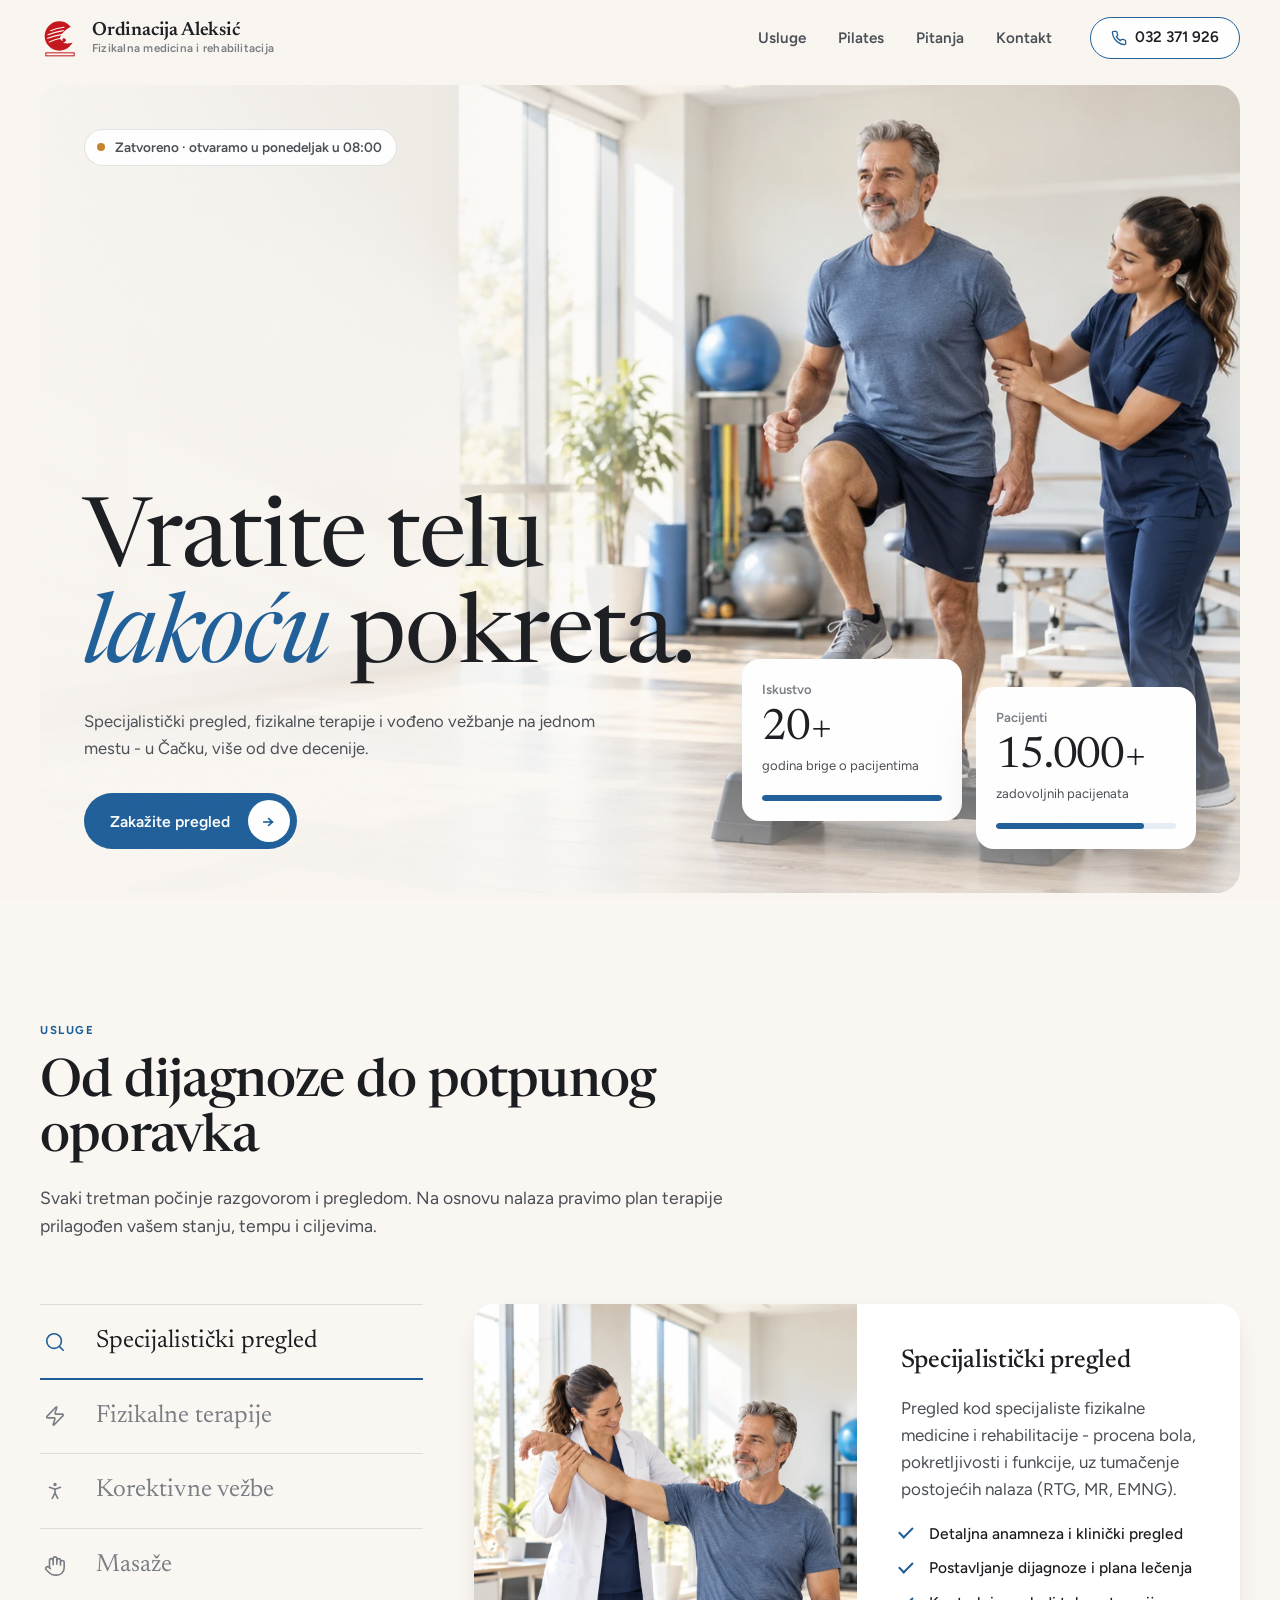
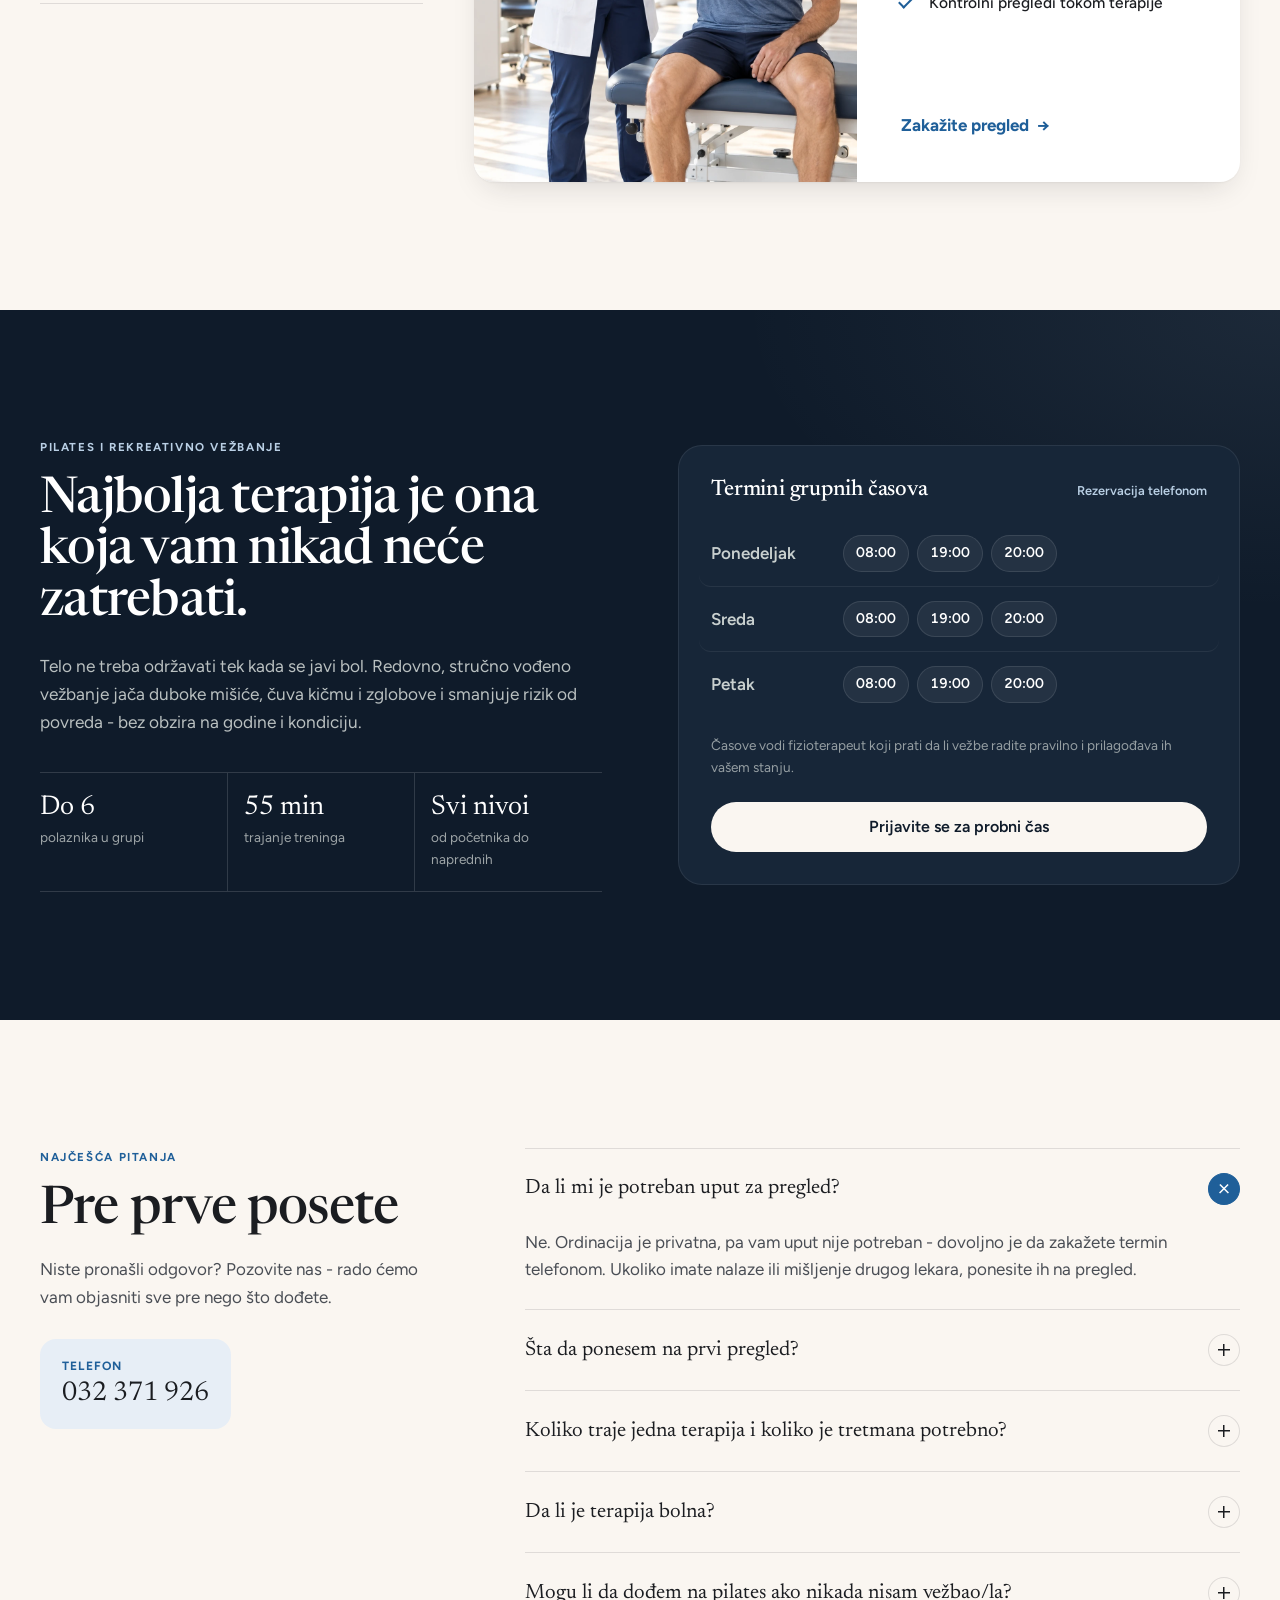
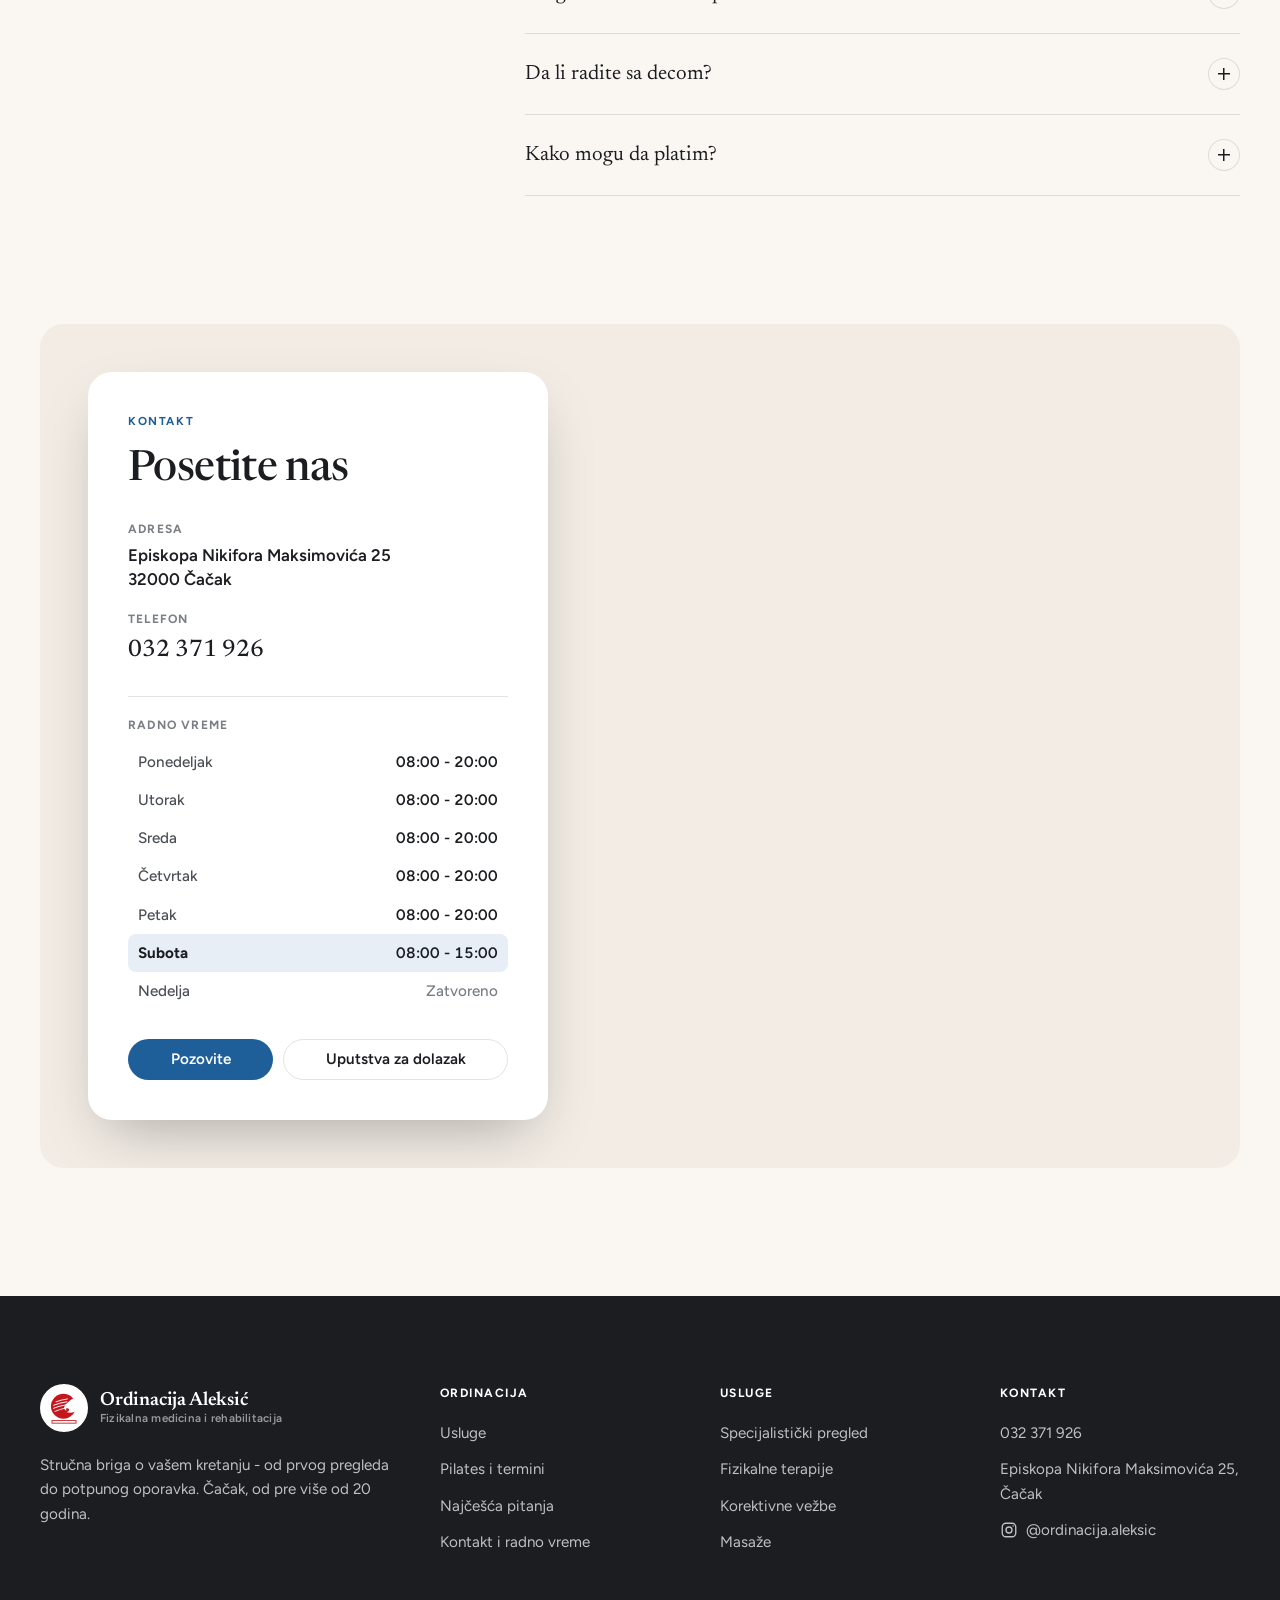
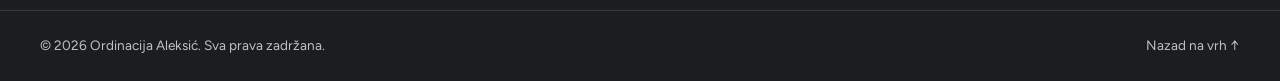
==== index.html @ 44a89913 "Add files via upload" ====
<!doctype html>
<html lang="sr-Latn">
<head>
  <meta charset="utf-8">
  <meta name="viewport" content="width=device-width, initial-scale=1">
  <title>Ordinacija Aleksić - fizikalna medicina i rehabilitacija, Čačak</title>
  <meta name="description" content="Ordinacija fizikalne medicine i rehabilitacije Aleksić u Čačku: specijalistički pregledi, fizikalne terapije, korektivne vežbe, masaže i pilates. Više od 20 godina iskustva.">
  <meta name="theme-color" content="#FAF6F1">
  <meta property="og:type" content="website">
  <meta property="og:locale" content="sr_RS">
  <meta property="og:site_name" content="Ordinacija Aleksić">
  <meta property="og:title" content="Ordinacija Aleksić - fizikalna medicina i rehabilitacija, Čačak">
  <meta property="og:description" content="Specijalistički pregledi, fizikalne terapije, korektivne vežbe, masaže i pilates. Više od 20 godina iskustva.">
  <link rel="icon" href="assets/logo-mark.svg" type="image/svg+xml">
  <link rel="preconnect" href="https://fonts.googleapis.com">
  <link rel="preconnect" href="https://fonts.gstatic.com" crossorigin>
  <link href="https://fonts.googleapis.com/css2?family=Newsreader:ital,opsz,wght@0,6..72,400;0,6..72,500;0,6..72,600;1,6..72,400;1,6..72,500&family=Figtree:wght@400;500;600;700&display=swap" rel="stylesheet">
  <link rel="stylesheet" href="styles.css">
</head>
<body>

<a class="skip-link" href="#main">Preskoči na sadržaj</a>

<!-- ============ NAVIGACIJA ============ -->
<header class="nav">
  <div class="container nav__inner">
    <a class="brand" href="#top" aria-label="Ordinacija Aleksić - početna">
      <img src="assets/logo-mark.svg" alt="" width="40" height="40">
      <span class="brand__text">
        <span class="brand__name">Ordinacija Aleksić</span>
        <span class="brand__sub">Fizikalna medicina i rehabilitacija</span>
      </span>
    </a>

    <nav class="nav__links" aria-label="Glavna navigacija">
      <a href="#usluge">Usluge</a>
      <a href="#pilates">Pilates</a>
      <a href="#pitanja">Pitanja</a>
      <a href="#kontakt">Kontakt</a>
    </nav>

    <a class="btn btn--outline nav__cta" href="tel:+38132371926">
      <svg aria-hidden="true" width="16" height="16" viewBox="0 0 24 24" fill="none" stroke="currentColor" stroke-width="2" stroke-linecap="round" stroke-linejoin="round"><path d="M22 16.92v3a2 2 0 0 1-2.18 2 19.8 19.8 0 0 1-8.63-3.07 19.5 19.5 0 0 1-6-6A19.8 19.8 0 0 1 2.12 4.18 2 2 0 0 1 4.11 2h3a2 2 0 0 1 2 1.72c.13.96.36 1.9.7 2.81a2 2 0 0 1-.45 2.11L8.1 9.9a16 16 0 0 0 6 6l1.27-1.27a2 2 0 0 1 2.11-.45c.9.34 1.85.57 2.81.7A2 2 0 0 1 22 16.92z"/></svg>
      <span>032 371 926</span>
    </a>

    <button class="nav__toggle" aria-expanded="false" aria-controls="mobile-menu" aria-label="Otvori meni">
      <span></span><span></span>
    </button>
  </div>

  <div class="mobile-menu" id="mobile-menu" hidden>
    <a href="#usluge">Usluge</a>
    <a href="#pilates">Pilates</a>
    <a href="#pitanja">Pitanja</a>
    <a href="#kontakt">Kontakt</a>
    <a class="btn btn--primary" href="tel:+38132371926">Pozovite 032 371 926</a>
  </div>
</header>

<main id="main">

  <!-- ============ HERO ============ -->
  <section class="hero-c">
    <div class="container">
    <div class="hero-c__frame">
      <img class="hero-c__bg" src="assets/hero.webp" width="1672" height="941" alt="Fizioterapeutkinja pomaže pacijentu tokom vežbe ravnoteže na stepeniku" fetchpriority="high">

      <div class="hero-c__inner">
        <p class="status" data-open-status>
          <span class="status__dot"></span>
          <span class="status__text">Radno vreme: pon-pet 8-20, sub 8-15</span>
        </p>

        <div class="hero-c__bottom">
          <div class="hero-c__copy reveal">
            <h1 class="hero-c__title"><span>Vratite telu</span> <span><em>lakoću</em> pokreta.</span></h1>
            <p class="hero-c__lead">Specijalistički pregled, fizikalne terapije i vođeno vežbanje na jednom mestu - u Čačku, više od dve decenije.</p>
            <a class="btn-pill btn-pill--blue" href="#kontakt">
              <span>Zakažite pregled</span>
              <span class="btn-pill__icon" aria-hidden="true">→</span>
            </a>
          </div>

          <div class="hero-c__cards reveal">
            <div class="stat-card">
              <span class="stat-card__label">Iskustvo</span>
              <span class="stat-card__num">20+</span>
              <span class="stat-card__text">godina brige o pacijentima</span>
              <span class="stat-card__bar" aria-hidden="true"><span style="--fill: 100%"></span></span>
            </div>
            <div class="stat-card">
              <span class="stat-card__label">Pacijenti</span>
              <span class="stat-card__num">15.000+</span>
              <span class="stat-card__text">zadovoljnih pacijenata</span>
              <span class="stat-card__bar" aria-hidden="true"><span style="--fill: 82%"></span></span>
            </div>
          </div>
        </div>
      </div>
    </div>
  </div>
  </section>

  <!-- ============ USLUGE ============ -->
  <section class="services section" id="usluge">
    <div class="container">
      <header class="section-head reveal">
        <p class="eyebrow">Usluge</p>
        <h2>Od dijagnoze do potpunog oporavka</h2>
        <p class="section-head__lead">Svaki tretman počinje razgovorom i pregledom. Na osnovu nalaza pravimo plan terapije prilagođen vašem stanju, tempu i ciljevima.</p>
      </header>

      <div class="services__layout">
        <div class="services__tabs" role="tablist" aria-label="Usluge" aria-orientation="vertical">
          <button class="svc-tab" role="tab" id="tab-pregled" aria-controls="panel-pregled" aria-selected="true">
            <svg class="svc-tab__icon" aria-hidden="true" viewBox="0 0 24 24" fill="none" stroke="currentColor" stroke-width="1.75" stroke-linecap="round" stroke-linejoin="round"><!-- Lucide: search --><circle cx="11" cy="11" r="8"/> <path d="m21 21-4.3-4.3"/></svg>
            <span class="svc-tab__title">Specijalistički pregled</span>
          </button>
          <button class="svc-tab" role="tab" id="tab-terapije" aria-controls="panel-terapije" aria-selected="false" tabindex="-1">
            <svg class="svc-tab__icon" aria-hidden="true" viewBox="0 0 24 24" fill="none" stroke="currentColor" stroke-width="1.75" stroke-linecap="round" stroke-linejoin="round"><!-- Lucide: zap --><path d="M4 14a1 1 0 0 1-.78-1.63l9.9-10.2a.5.5 0 0 1 .86.46l-1.92 6.02A1 1 0 0 0 13 10h7a1 1 0 0 1 .78 1.63l-9.9 10.2a.5.5 0 0 1-.86-.46l1.92-6.02A1 1 0 0 0 11 14z"/></svg>
            <span class="svc-tab__title">Fizikalne terapije</span>
          </button>
          <button class="svc-tab" role="tab" id="tab-vezbe" aria-controls="panel-vezbe" aria-selected="false" tabindex="-1">
            <svg class="svc-tab__icon" aria-hidden="true" viewBox="0 0 24 24" fill="none" stroke="currentColor" stroke-width="1.75" stroke-linecap="round" stroke-linejoin="round"><!-- Lucide: person-standing --><circle cx="12" cy="5" r="1"/> <path d="m9 20 3-6 3 6"/> <path d="m6 8 6 2 6-2"/> <path d="M12 10v4"/></svg>
            <span class="svc-tab__title">Korektivne vežbe</span>
          </button>
          <button class="svc-tab" role="tab" id="tab-masaze" aria-controls="panel-masaze" aria-selected="false" tabindex="-1">
            <svg class="svc-tab__icon" aria-hidden="true" viewBox="0 0 24 24" fill="none" stroke="currentColor" stroke-width="1.75" stroke-linecap="round" stroke-linejoin="round"><!-- Lucide: hand --><path d="M18 11V6a2 2 0 0 0-2-2a2 2 0 0 0-2 2"/> <path d="M14 10V4a2 2 0 0 0-2-2a2 2 0 0 0-2 2v2"/> <path d="M10 10.5V6a2 2 0 0 0-2-2a2 2 0 0 0-2 2v8"/> <path d="M18 8a2 2 0 1 1 4 0v6a8 8 0 0 1-8 8h-2c-2.8 0-4.5-.86-5.99-2.34l-3.6-3.6a2 2 0 0 1 2.83-2.82L7 15"/></svg>
            <span class="svc-tab__title">Masaže</span>
          </button>
        </div>

        <div class="services__panels">
          <article class="svc-panel" role="tabpanel" id="panel-pregled" aria-labelledby="tab-pregled">
            <img class="svc-panel__img" src="assets/usluga-01-pregled.webp" width="1122" height="1402" alt="Doktorka proverava pokretljivost ramena pacijenta" loading="lazy">
            <div class="svc-panel__body">
              <h3>Specijalistički pregled</h3>
              <p>Pregled kod specijaliste fizikalne medicine i rehabilitacije - procena bola, pokretljivosti i funkcije, uz tumačenje postojećih nalaza (RTG, MR, EMNG).</p>
              <ul class="checklist">
                <li>Detaljna anamneza i klinički pregled</li>
                <li>Postavljanje dijagnoze i plana lečenja</li>
                <li>Kontrolni pregledi tokom terapije</li>
              </ul>
              <a class="link-arrow" href="#kontakt">Zakažite pregled</a>
            </div>
          </article>

          <article class="svc-panel" role="tabpanel" id="panel-terapije" aria-labelledby="tab-terapije" hidden>
            <img class="svc-panel__img" src="assets/usluga-02-terapije.webp" width="1122" height="1402" alt="Fizioterapeutkinja podešava aparat za elektroterapiju kolena" loading="lazy">
            <div class="svc-panel__body">
              <h3>Fizikalne terapije</h3>
              <p>Savremene procedure koje smanjuju bol i upalu, ubrzavaju zarastanje tkiva i pripremaju telo za aktivnu rehabilitaciju.</p>
              <ul class="checklist">
                <li>Elektroterapija (TENS, interferentne i dijadinamske struje)</li>
                <li>Ultrazvuk, laser i magnetoterapija</li>
                <li>Termoterapija i krioterapija</li>
              </ul>
              <a class="link-arrow" href="#kontakt">Raspitajte se o terapiji</a>
            </div>
          </article>

          <article class="svc-panel" role="tabpanel" id="panel-vezbe" aria-labelledby="tab-vezbe" hidden>
            <img class="svc-panel__img" src="assets/usluga-03-vezbe.webp" width="1122" height="1402" alt="Pacijentkinja vežba sa elastičnom trakom uz pomoć fizioterapeutkinje" loading="lazy">
            <div class="svc-panel__body">
              <h3>Korektivne vežbe (kineziterapija)</h3>
              <p>Individualni program vežbi pod nadzorom fizioterapeuta - za oporavak posle povrede ili operacije, lošeg držanja i hroničnih bolova u leđima i vratu.</p>
              <ul class="checklist">
                <li>Rehabilitacija posle povreda i operacija</li>
                <li>Korekcija držanja kod dece i odraslih</li>
                <li>Program vežbi koji nastavljate kod kuće</li>
              </ul>
              <a class="link-arrow" href="#kontakt">Zakažite termin</a>
            </div>
          </article>

          <article class="svc-panel" role="tabpanel" id="panel-masaze" aria-labelledby="tab-masaze" hidden>
            <img class="svc-panel__img" src="assets/usluga-04-masaze.webp" width="1122" height="1402" alt="Terapeutska masaža leđa" loading="lazy">
            <div class="svc-panel__body">
              <h3>Masaže</h3>
              <p>Terapeutske i relaksacione masaže koje opuštaju napete mišiće, poboljšavaju cirkulaciju i dopunjuju fizikalnu terapiju.</p>
              <ul class="checklist">
                <li>Medicinska (terapeutska) masaža</li>
                <li>Limfna drenaža</li>
                <li>Relaksaciona i sportska masaža</li>
              </ul>
              <a class="link-arrow" href="#kontakt">Rezervišite masažu</a>
            </div>
          </article>
        </div>
      </div>
    </div>
  </section>

  <!-- ============ PILATES ============ -->
  <section class="pilates section" id="pilates">
    <div class="container pilates__grid">
      <div class="pilates__copy reveal">
        <p class="eyebrow eyebrow--light">Pilates i rekreativno vežbanje</p>
        <h2>Najbolja terapija je ona koja vam nikad neće zatrebati.</h2>
        <p>Telo ne treba održavati tek kada se javi bol. Redovno, stručno vođeno vežbanje jača duboke mišiće, čuva kičmu i zglobove i smanjuje rizik od povreda - bez obzira na godine i kondiciju.</p>

        <ul class="pilates__facts">
          <li><strong>Do 6</strong><span>polaznika u grupi</span></li>
          <li><strong>55 min</strong><span>trajanje treninga</span></li>
          <li><strong>Svi nivoi</strong><span>od početnika do naprednih</span></li>
        </ul>

      </div>

      <div class="timetable reveal" aria-labelledby="tt-title">
        <div class="timetable__head">
          <h3 id="tt-title">Termini grupnih časova</h3>
          <span class="timetable__hint">Rezervacija telefonom</span>
        </div>
        <ol class="timetable__days">
          <li class="tt-day" data-day="1">
            <span class="tt-day__name">Ponedeljak</span>
            <span class="tt-day__slots"><span class="slot">08:00</span><span class="slot">19:00</span><span class="slot">20:00</span></span>
          </li>
          <li class="tt-day" data-day="3">
            <span class="tt-day__name">Sreda</span>
            <span class="tt-day__slots"><span class="slot">08:00</span><span class="slot">19:00</span><span class="slot">20:00</span></span>
          </li>
          <li class="tt-day" data-day="5">
            <span class="tt-day__name">Petak</span>
            <span class="tt-day__slots"><span class="slot">08:00</span><span class="slot">19:00</span><span class="slot">20:00</span></span>
          </li>
        </ol>
        <p class="timetable__foot">Časove vodi fizioterapeut koji prati da li vežbe radite pravilno i prilagođava ih vašem stanju.</p>
        <a class="btn btn--light btn--lg timetable__cta" href="#kontakt">Prijavite se za probni čas</a>
      </div>
    </div>
  </section>

  <!-- ============ FAQ ============ -->
  <section class="faq section" id="pitanja">
    <div class="container faq__grid">
      <div class="faq__aside reveal">
        <p class="eyebrow">Najčešća pitanja</p>
        <h2>Pre prve posete</h2>
        <p>Niste pronašli odgovor? Pozovite nas - rado ćemo vam objasniti sve pre nego što dođete.</p>
        <a class="faq__phone" href="tel:+38132371926">
          <span class="faq__phone-label">Telefon</span>
          <span class="faq__phone-num">032 371 926</span>
        </a>
      </div>

      <div class="faq__list reveal">
        <details class="qa" data-state="open" open>
          <summary>Da li mi je potreban uput za pregled?</summary>
          <div class="qa__body"><p>Ne. Ordinacija je privatna, pa vam uput nije potreban - dovoljno je da zakažete termin telefonom. Ukoliko imate nalaze ili mišljenje drugog lekara, ponesite ih na pregled.</p></div>
        </details>
        <details class="qa">
          <summary>Šta da ponesem na prvi pregled?</summary>
          <div class="qa__body"><p>Ponesite postojeću medicinsku dokumentaciju (snimke, nalaze, otpusne liste) i spisak lekova koje koristite. Obucite udobnu odeću koja omogućava pregled zahvaćenog dela tela.</p></div>
        </details>
        <details class="qa">
          <summary>Koliko traje jedna terapija i koliko je tretmana potrebno?</summary>
          <div class="qa__body"><p>Jedan termin fizikalne terapije obično traje 30 do 60 minuta. Broj tretmana zavisi od dijagnoze - najčešće je to serija od 10 terapija, a tačan plan dobijate posle pregleda.</p></div>
        </details>
        <details class="qa">
          <summary>Da li je terapija bolna?</summary>
          <div class="qa__body"><p>Većina procedura je potpuno bezbolna, a neke se doživljavaju kao blago peckanje ili toplota. Intenzitet uvek prilagođavamo vama i možete nas u svakom trenutku zamoliti da ga smanjimo.</p></div>
        </details>
        <details class="qa">
          <summary>Mogu li da dođem na pilates ako nikada nisam vežbao/la?</summary>
          <div class="qa__body"><p>Naravno. Grupe su male, a časove vodi fizioterapeut koji svaku vežbu prilagođava vašem nivou. Preporučujemo da prvo dođete na probni čas.</p></div>
        </details>
        <details class="qa">
          <summary>Da li radite sa decom?</summary>
          <div class="qa__body"><p>Da. Radimo preglede i korektivne vežbe za decu sa lošim držanjem, ravnim stopalima i skoliozom, uz savete roditeljima za vežbanje kod kuće.</p></div>
        </details>
        <details class="qa">
          <summary>Kako mogu da platim?</summary>
          <div class="qa__body"><p>Plaćanje je moguće gotovinom ili platnim karticama. Za serije terapija i pilates nudimo povoljnije paket-cene - raspitajte se telefonom.</p></div>
        </details>
      </div>
    </div>
  </section>

  <!-- ============ KONTAKT ============ -->
  <section class="contact" id="kontakt">
    <div class="container">
    <div class="contact__frame">
    <div class="contact__map">
      <iframe
        title="Mapa - Ordinacija Aleksić, Episkopa Nikifora Maksimovića 25, Čačak"
        src="https://www.google.com/maps?q=Episkopa%20Nikifora%20Maksimovi%C4%87a%2025%2C%2032000%20%C4%8Ca%C4%8Dak&z=16&output=embed"
        loading="lazy" referrerpolicy="no-referrer-when-downgrade"></iframe>
    </div>

    <div class="contact__wrap">
      <div class="contact__card reveal">
        <p class="eyebrow">Kontakt</p>
        <h2>Posetite nas</h2>

        <dl class="contact__info">
          <div>
            <dt>Adresa</dt>
            <dd>Episkopa Nikifora Maksimovića 25<br>32000 Čačak</dd>
          </div>
          <div>
            <dt>Telefon</dt>
            <dd><a href="tel:+38132371926">032 371 926</a></dd>
          </div>
        </dl>

        <div class="hours">
          <h3 class="hours__title">Radno vreme</h3>
          <table class="hours__table">
            <tbody>
              <tr data-day="1"><th scope="row">Ponedeljak</th><td>08:00 - 20:00</td></tr>
              <tr data-day="2"><th scope="row">Utorak</th><td>08:00 - 20:00</td></tr>
              <tr data-day="3"><th scope="row">Sreda</th><td>08:00 - 20:00</td></tr>
              <tr data-day="4"><th scope="row">Četvrtak</th><td>08:00 - 20:00</td></tr>
              <tr data-day="5"><th scope="row">Petak</th><td>08:00 - 20:00</td></tr>
              <tr data-day="6"><th scope="row">Subota</th><td>08:00 - 15:00</td></tr>
              <tr data-day="0"><th scope="row">Nedelja</th><td class="closed">Zatvoreno</td></tr>
            </tbody>
          </table>
        </div>

        <div class="contact__actions">
          <a class="btn btn--primary" href="tel:+38132371926">Pozovite</a>
          <a class="btn btn--ghost" href="https://www.google.com/maps/dir/?api=1&destination=Episkopa+Nikifora+Maksimovi%C4%87a+25%2C+%C4%8Ca%C4%8Dak" target="_blank" rel="noopener">Uputstva za dolazak</a>
        </div>
      </div>
    </div>
  </div>
  </div>
  </section>

</main>

<!-- ============ FUTER ============ -->
<footer class="footer">
  <div class="container footer__grid">
    <div class="footer__brand">
      <a class="brand brand--light" href="#top">
        <span class="brand__mark-bg"><img src="assets/logo-mark.svg" alt="" width="36" height="36"></span>
        <span class="brand__text">
          <span class="brand__name">Ordinacija Aleksić</span>
          <span class="brand__sub">Fizikalna medicina i rehabilitacija</span>
        </span>
      </a>
      <p>Stručna briga o vašem kretanju - od prvog pregleda do potpunog oporavka. Čačak, od pre više od 20 godina.</p>
    </div>

    <nav class="footer__col" aria-label="Navigacija u futeru">
      <h4>Ordinacija</h4>
      <a href="#usluge">Usluge</a>
      <a href="#pilates">Pilates i termini</a>
      <a href="#pitanja">Najčešća pitanja</a>
      <a href="#kontakt">Kontakt i radno vreme</a>
    </nav>

    <div class="footer__col">
      <h4>Usluge</h4>
      <a href="#usluge" data-tab="tab-pregled">Specijalistički pregled</a>
      <a href="#usluge" data-tab="tab-terapije">Fizikalne terapije</a>
      <a href="#usluge" data-tab="tab-vezbe">Korektivne vežbe</a>
      <a href="#usluge" data-tab="tab-masaze">Masaže</a>
    </div>

    <div class="footer__col">
      <h4>Kontakt</h4>
      <a href="tel:+38132371926">032 371 926</a>
      <a href="https://www.google.com/maps/search/?api=1&query=Episkopa+Nikifora+Maksimovi%C4%87a+25%2C+%C4%8Ca%C4%8Dak" target="_blank" rel="noopener">Episkopa Nikifora Maksimovića 25, Čačak</a>
      <a href="https://www.instagram.com/ordinacija.aleksic/" target="_blank" rel="noopener" class="footer__social">
        <svg aria-hidden="true" width="18" height="18" viewBox="0 0 24 24" fill="none" stroke="currentColor" stroke-width="1.8"><rect x="3" y="3" width="18" height="18" rx="5"/><circle cx="12" cy="12" r="4"/><circle cx="17.5" cy="6.5" r="1" fill="currentColor" stroke="none"/></svg>
        @ordinacija.aleksic
      </a>
    </div>
  </div>

  <div class="container footer__bottom">
    <p>© <span data-year>2026</span> Ordinacija Aleksić. Sva prava zadržana.</p>
    <a href="#top">Nazad na vrh ↑</a>
  </div>
</footer>

<script src="script.js"></script>
</body>
</html>
---- styles.css ----
/* =========================================================
   Ordinacija Aleksić — landing page
   Pravac: smirena, urednička (editorial) estetika.
   Topla „papirna“ pozadina, tamno mastilo, plava kao akcenat (crvena samo u logou).
   ========================================================= */

:root {
  --blue: #1F5F99;           /* plava sa Instagram objava */
  --blue-deep: #174A79;
  --blue-tint: #E7EEF6;

  --ink: #1B1D21;
  --ink-2: #4A4E55;
  --ink-3: #7A7E85;

  --paper: #FAF6F1;
  --paper-2: #F2ECE4;
  --white: #FFFFFF;
  --line: rgba(27, 29, 33, .12);

  --night: #0F1B2A;           /* duboka teget — za pilates */
  --night-2: #172638;
  --sage: #B9CFE4;

  --ok: #2F8F5B;

  --serif: "Newsreader", Georgia, "Times New Roman", serif;
  --sans: "Figtree", system-ui, -apple-system, "Segoe UI", sans-serif;

  --radius: 20px;
  --radius-sm: 12px;
  --container: 1200px;
  --gutter: clamp(16px, 4vw, 40px);
  --section-y: clamp(72px, 10vw, 128px);

  --shadow: 0 1px 2px rgba(27,29,33,.04), 0 12px 32px -12px rgba(27,29,33,.18);
}

*,
*::before,
*::after { box-sizing: border-box; }

html { scroll-behavior: smooth; scroll-padding-top: 88px; -webkit-text-size-adjust: 100%; }
@media (prefers-reduced-motion: reduce) { html { scroll-behavior: auto; } }

body {
  margin: 0;
  font-family: var(--sans);
  font-size: 17px;
  line-height: 1.6;
  color: var(--ink);
  background: var(--paper);
  -webkit-font-smoothing: antialiased;
  overflow-x: hidden;
}

/* blaga tekstura papira */
body::before {
  content: "";
  position: fixed; inset: 0;
  pointer-events: none;
  z-index: 100;
  opacity: .035;
  background-image: url("data:image/svg+xml,%3Csvg xmlns='http://www.w3.org/2000/svg' width='160' height='160'%3E%3Cfilter id='n'%3E%3CfeTurbulence type='fractalNoise' baseFrequency='.9' numOctaves='2' stitchTiles='stitch'/%3E%3C/filter%3E%3Crect width='100%25' height='100%25' filter='url(%23n)'/%3E%3C/svg%3E");
}

img { max-width: 100%; display: block; }
a { color: inherit; }
h1, h2, h3, h4 { margin: 0; font-weight: 500; }
p { margin: 0; }

.container {
  width: 100%;
  max-width: calc(var(--container) + var(--gutter) * 2);
  margin-inline: auto;
  padding-inline: var(--gutter);
}

.section { padding-block: var(--section-y); }

.skip-link {
  position: absolute; left: 16px; top: -60px;
  background: var(--ink); color: var(--white);
  padding: 10px 16px; border-radius: 8px; z-index: 200;
  text-decoration: none;
}
.skip-link:focus { top: 12px; }

:focus-visible { outline: 2px solid var(--blue); outline-offset: 3px; border-radius: 6px; }

/* ---------- tipografija ---------- */
h1, h2 {
  font-family: var(--serif);
  font-variation-settings: "opsz" 72;
  letter-spacing: -0.015em;
  line-height: 1.04;
}
h2 { font-size: clamp(2rem, 4.2vw, 3.25rem); }
h3 { font-family: var(--serif); font-size: 1.6rem; line-height: 1.15; letter-spacing: -0.01em; }

.eyebrow {
  display: block;
  font-size: .72rem; font-weight: 700;
  letter-spacing: .14em; text-transform: uppercase;
  color: var(--blue);
  margin-bottom: 18px;
}
.eyebrow--light { color: var(--sage); }

/* ---------- dugmad ---------- */
.btn {
  display: inline-flex; align-items: center; justify-content: center; gap: 8px;
  padding: 12px 20px;
  border-radius: 999px;
  font: 600 .95rem/1 var(--sans);
  text-decoration: none;
  border: 1.5px solid transparent;
  transition: background-color .2s, color .2s, border-color .2s, transform .2s;
  cursor: pointer;
  white-space: nowrap;
}
.btn--lg { padding: 16px 26px; font-size: 1rem; }
.btn--primary { background: var(--blue); color: var(--white); }
.btn--primary:hover { background: var(--blue-deep); }
.btn--ghost { border-color: var(--line); color: var(--ink); background: transparent; }
.btn--ghost:hover { border-color: var(--ink); }
.btn--outline { background: var(--white); color: var(--ink); border-color: var(--blue); }
.btn--outline svg { color: var(--blue); }
.btn--outline:hover { background: var(--blue-tint); }
.btn--light { background: var(--paper); color: var(--night); }
.btn--light:hover { background: var(--white); }
.btn:active { transform: translateY(1px); }

.link-arrow {
  display: inline-flex; align-items: center; gap: 8px;
  font-weight: 700; color: var(--blue); text-decoration: none;
}
.link-arrow::after { content: "→"; transition: transform .2s; }
.link-arrow:hover::after { transform: translateX(4px); }

/* ---------- placeholder za slike ---------- */
.ph {
  position: relative;
  background-color: var(--paper-2);
  background-image: repeating-linear-gradient(135deg, rgba(27,29,33,.045) 0 1px, transparent 1px 14px);
  border-radius: var(--radius);
  overflow: hidden;
}
.ph::after {
  content: attr(data-label);
  position: absolute; left: 16px; bottom: 16px; right: 16px;
  font: 600 .78rem/1.4 var(--sans);
  color: var(--ink-3);
  letter-spacing: .02em;
}
.ph::before {
  content: "";
  position: absolute; left: 50%; top: 50%;
  width: 44px; height: 44px; translate: -50% -50%;
  opacity: .25;
  background: url("data:image/svg+xml,%3Csvg xmlns='http://www.w3.org/2000/svg' viewBox='0 0 24 24' fill='none' stroke='%231B1D21' stroke-width='1.5'%3E%3Crect x='3' y='4' width='18' height='16' rx='2'/%3E%3Ccircle cx='9' cy='10' r='2'/%3E%3Cpath d='m21 16-5-5-9 9'/%3E%3C/svg%3E") center/contain no-repeat;
}

/* =========================================================
   NAVIGACIJA
   ========================================================= */
.nav {
  position: sticky; top: 0; z-index: 50;
  background: rgba(250, 246, 241, .86);
  backdrop-filter: saturate(1.4) blur(12px);
  -webkit-backdrop-filter: saturate(1.4) blur(12px);
  border-bottom: 1px solid transparent;
  transition: border-color .2s;
}
.nav.is-scrolled { border-bottom-color: var(--line); }

.nav__inner { display: flex; align-items: center; gap: 24px; height: 76px; }

.brand { display: inline-flex; align-items: center; gap: 12px; text-decoration: none; }
.brand img { width: 40px; height: 40px; flex: none; }
.brand__text { display: flex; flex-direction: column; line-height: 1.15; }
.brand__name { font-family: var(--serif); font-size: 1.2rem; font-weight: 600; letter-spacing: -0.01em; }
.brand__sub { font-size: .72rem; color: var(--ink-3); font-weight: 600; letter-spacing: .02em; }

.nav__links { display: flex; gap: 4px; margin-left: auto; }
.nav__links a {
  position: relative;
  padding: 8px 14px; border-radius: 999px;
  text-decoration: none; font-weight: 600; font-size: .95rem; color: var(--ink-2);
  transition: background-color .2s, color .2s;
}
.nav__links a:hover { color: var(--ink); background: var(--paper-2); }
/* aktivna sekcija: plava linija ispod teksta (hover ostaje pozadina) */
.nav__links a::after {
  content: ""; position: absolute; left: 14px; right: 14px; bottom: 2px;
  height: 2px; border-radius: 2px; background: var(--blue);
  transform: scaleX(0); transition: transform .3s ease;
}
.nav__links a.is-active { color: var(--ink); }
.nav__links a.is-active::after { transform: scaleX(1); }

.nav__toggle { display: none; }
.mobile-menu { display: none; }

@media (max-width: 880px) {
  .nav__inner { height: 68px; }
  .nav__links, .nav__cta { display: none; }
  .nav__toggle {
    display: inline-flex; flex-direction: column; justify-content: center; gap: 6px;
    margin-left: auto; width: 44px; height: 44px; padding: 0 11px;
    border: 1.5px solid var(--line); border-radius: 999px; background: transparent; cursor: pointer;
  }
  .nav__toggle span { display: block; height: 2px; background: var(--ink); border-radius: 2px; transition: transform .25s; }
  .nav__toggle[aria-expanded="true"] span:first-child { transform: translateY(4px) rotate(45deg); }
  .nav__toggle[aria-expanded="true"] span:last-child { transform: translateY(-4px) rotate(-45deg); }

  .mobile-menu:not([hidden]) {
    display: flex; flex-direction: column; gap: 4px;
    padding: 8px var(--gutter) 24px;
    border-bottom: 1px solid var(--line);
  }
  .mobile-menu a:not(.btn) {
    padding: 14px 0; font-family: var(--serif); font-size: 1.5rem;
    text-decoration: none; border-bottom: 1px solid var(--line);
  }
  .mobile-menu .btn { margin-top: 16px; padding: 16px; }
}
@media (max-width: 400px) { .brand__sub { display: none; } }

/* ---------- status „otvoreno / zatvoreno“ ---------- */
.status {
  display: inline-flex; align-items: center; gap: 10px;
  padding: 7px 14px 7px 12px;
  background: var(--white); border: 1px solid var(--line); border-radius: 999px;
  font-size: .85rem; font-weight: 600; color: var(--ink-2);
  margin-bottom: 28px;
}
.status__dot { width: 8px; height: 8px; border-radius: 50%; background: var(--ink-3); flex: none; }
.status.is-open .status__dot { background: var(--ok); box-shadow: 0 0 0 4px rgba(47,143,91,.15); }
.status.is-closed .status__dot { background: #C9822B; }

/* ---------- dugme „pilula“ sa strelicom ---------- */
.btn-pill {
  display: inline-flex; align-items: center; gap: 18px;
  padding: 7px 7px 7px 26px;
  border-radius: 999px;
  background: var(--ink); color: var(--white);
  font-weight: 600; font-size: .98rem; text-decoration: none;
  transition: background-color .2s;
}
.btn-pill__icon {
  display: grid; place-items: center;
  width: 42px; height: 42px; border-radius: 50%;
  background: var(--white); color: var(--ink);
  font-size: 1.05rem;
  transition: transform .25s ease;
}
.btn-pill:hover { background: var(--blue-deep); }
.btn-pill:hover .btn-pill__icon { transform: translateX(3px); }

/* plavo dugme, beli tekst, beli krug sa plavom strelicom */
.btn-pill--blue { background: var(--blue); color: var(--white); }
.btn-pill--blue .btn-pill__icon { background: var(--white); color: var(--blue); }
.btn-pill--blue:hover { background: var(--blue-deep); }



/* =========================================================
   HERO — fotografija u pozadini, tekst dole levo, kartice dole desno
   (iste širine kao navigacija i ostale sekcije)
   ========================================================= */
.hero-c { padding-block: 8px 0; }
.hero-c__frame {
  position: relative; overflow: hidden;
  border-radius: 24px;
  min-height: min(calc(100svh - 92px), 860px);
  display: flex;
  background: #EEF0F0;
}
.hero-c__bg {
  position: absolute; inset: 0;
  width: 100%; height: 100%;
  object-fit: cover;
  object-position: 70% 35%;   /* ljudi na slici ostaju desno, prazan zid levo nosi tekst */
}
.hero-c__frame::after {
  /* svetli gradijent sa leve strane: tamna slova ostaju čitljiva, slika ostaje svetla */
  content: ""; position: absolute; inset: 0; pointer-events: none;
  background:
    linear-gradient(90deg, rgba(250,246,241,.9) 0%, rgba(250,246,241,.7) 32%, rgba(250,246,241,0) 58%),
    linear-gradient(0deg, rgba(250,246,241,.55) 0%, rgba(250,246,241,0) 35%);
}
.hero-c__inner {
  position: relative; z-index: 1;
  width: 100%;
  display: flex; flex-direction: column; justify-content: space-between; gap: 48px;
  padding: clamp(20px, 3.4vw, 48px);
}
.hero-c__inner > .status { align-self: flex-start; margin: 0; }
.hero-c__bottom { display: flex; align-items: flex-end; justify-content: space-between; gap: 40px; }
.hero-c__copy { max-width: 760px; flex: 1 1 auto; min-width: 0; }
.hero-c__title {
  font-size: clamp(2.6rem, 12vw, 6.4rem); font-weight: 400; line-height: 1;
  color: var(--ink); margin-bottom: 20px;
}
.hero-c__title em { font-style: italic; color: var(--blue); }
.hero-c__title span { display: block; white-space: nowrap; }  /* uvek po dve reči u redu */
.hero-c__lead { font-size: clamp(1.02rem, 1.3vw, 1.15rem); color: var(--ink-2); max-width: 32em; margin-bottom: 32px; }

.hero-c__cards { display: flex; align-items: flex-end; gap: 14px; flex: none; }
.stat-card {
  width: 220px;
  display: flex; flex-direction: column; gap: 6px;
  padding: 20px;
  background: var(--white); color: var(--ink);
  border-radius: 18px;
  box-shadow: 0 24px 60px -24px rgba(27,29,33,.35);
}
.stat-card:first-child { margin-bottom: 28px; }
.stat-card__label { font-size: .82rem; font-weight: 600; color: var(--ink-3); }
.stat-card__num { font-family: var(--serif); font-size: 2.7rem; line-height: 1.05; letter-spacing: -0.03em; }
.stat-card__text { font-size: .82rem; color: var(--ink-2); line-height: 1.4; }
.stat-card__bar { margin-top: 14px; height: 6px; border-radius: 6px; background: var(--blue-tint); overflow: hidden; }
.stat-card__bar span { display: block; height: 100%; width: var(--fill); border-radius: inherit; background: var(--blue); }

/* tablet: kartice idu ispod dugmeta, poravnate levo (preko svetlog dela slike) */
@media (max-width: 1180px) {
  .hero-c__bottom { flex-direction: column; align-items: flex-start; gap: 28px; }
  .hero-c__cards { align-items: stretch; }
  .stat-card:first-child { margin-bottom: 0; }
  .hero-c__title { font-size: clamp(2.6rem, 8vw, 7rem); }
  .hero-c__lead { max-width: 26em; }
}

/* tablet uspravno i telefon: slika iznad, tekst ispod na pozadini stranice (tekst preko ljudi ne bi bio čitljiv) */
@media (max-width: 1020px) {
  .hero-c__title { font-size: clamp(2.6rem, 12vw, 6.4rem); }
  .hero-c__frame { display: block; min-height: 0; overflow: visible; border-radius: 0; background: none; }
  .hero-c__frame::after { display: none; }
  .hero-c__bg {
    position: relative; height: auto;
    aspect-ratio: 16 / 10; border-radius: 18px;
    object-position: 74% 30%;
  }
  .hero-c__inner { position: static; padding: 28px 0 0; gap: 0; }
  .hero-c__inner > .status { position: absolute; top: 12px; left: 12px; }
  .hero-c__bottom { align-items: stretch; }
  .hero-c__cards { width: 100%; }
  .stat-card { flex: 1; width: auto; padding: 16px; box-shadow: none; border: 1px solid var(--line); }
  .stat-card__num { font-size: 2rem; }
  .stat-card__bar { display: none; }
  .hero-c .btn-pill { align-self: flex-start; }
}
@media (max-width: 600px) {
  .hero-c__bg { aspect-ratio: 4 / 3.6; }
}

/* =========================================================
   USLUGE — vertikalni tabovi + panel
   ========================================================= */
.section-head { max-width: 760px; margin-bottom: clamp(40px, 6vw, 64px); }
.section-head h2 { margin-bottom: 18px; }
.section-head__lead { color: var(--ink-2); font-size: 1.1rem; max-width: 40em; }

.services__layout {
  display: grid;
  grid-template-columns: minmax(260px, 0.8fr) 1.6fr;
  gap: clamp(24px, 4vw, 56px);
  align-items: start;
}

.services__tabs { display: flex; flex-direction: column; border-top: 1px solid var(--line); }
.svc-tab {
  display: grid; grid-template-columns: 40px 1fr; align-items: center; gap: 12px;
  width: 100%; padding: 22px 4px;
  background: none; border: 0; border-bottom: 1px solid var(--line);
  font: inherit; color: var(--ink-3); text-align: left; cursor: pointer;
  transition: color .2s;
  position: relative;
}
.svc-tab::before {
  content: ""; position: absolute; left: 0; bottom: -1px; height: 2px; width: 0;
  background: var(--blue); transition: width .35s ease;
}
.svc-tab__title { font-family: var(--serif); font-size: clamp(1.25rem, 2vw, 1.55rem); line-height: 1.2; }
.svc-tab:hover { color: var(--ink); }
.svc-tab[aria-selected="true"] { color: var(--ink); }
/* ikonice usluga (Lucide, ISC licenca) */
.svc-tab__icon { display: block; width: 22px; height: 22px; flex: none; }
.svc-tab[aria-selected="true"] .svc-tab__icon { color: var(--blue); }
.svc-tab[aria-selected="true"]::before { width: 100%; }

.svc-panel {
  display: grid; grid-template-columns: 1fr 1fr; gap: 0;
  background: var(--white);
  border-radius: var(--radius);
  box-shadow: var(--shadow);
  overflow: hidden;
  animation: fadeIn .35s ease;
}
.svc-panel[hidden] { display: none; }
.svc-panel__img { width: 100%; height: 100%; min-height: 380px; object-fit: cover; object-position: 50% 35%; }
.svc-panel__body { padding: clamp(24px, 3.4vw, 44px); display: flex; flex-direction: column; gap: 18px; }
.svc-panel__body p { color: var(--ink-2); }
.svc-panel__body .link-arrow { margin-top: auto; padding-top: 8px; }

.checklist { list-style: none; margin: 0; padding: 0; display: grid; gap: 10px; }
.checklist li { position: relative; padding-left: 28px; font-weight: 500; font-size: .97rem; }
.checklist li::before {
  content: ""; position: absolute; left: 0; top: .5em;
  width: 14px; height: 8px;
  border-left: 2px solid var(--blue); border-bottom: 2px solid var(--blue);
  transform: rotate(-45deg) translateY(-3px);
}

@keyframes fadeIn { from { opacity: 0; transform: translateY(6px); } to { opacity: 1; transform: none; } }

@media (max-width: 1020px) {
  .svc-panel { grid-template-columns: 1fr; }
  .svc-panel__img { min-height: 0; height: auto; aspect-ratio: 4 / 3; object-position: 50% 30%; }
}
@media (max-width: 760px) {
  .services__layout { grid-template-columns: 1fr; }
  /* na telefonu tabovi postaju horizontalni „čipovi“ */
  .services__tabs {
    flex-direction: row; overflow-x: auto; gap: 8px; border: 0;
    margin-inline: calc(var(--gutter) * -1); padding-inline: var(--gutter);
    scrollbar-width: none;
  }
  .services__tabs::-webkit-scrollbar { display: none; }
  .svc-tab {
    display: inline-flex; width: auto; flex: none; gap: 8px;
    padding: 10px 16px; border: 1.5px solid var(--line); border-radius: 999px;
  }
  .svc-tab::before { display: none; }
  .svc-tab__title { font-family: var(--sans); font-size: .92rem; font-weight: 600; }
  .svc-tab[aria-selected="true"] { background: var(--white); color: var(--ink); border-color: var(--blue); }
  .svc-tab__icon { width: 18px; height: 18px; }
  .svc-tab[aria-selected="true"] .svc-tab__icon { color: var(--blue); }
}

/* =========================================================
   PILATES — tamna sekcija, tekst + raspored
   ========================================================= */
.pilates {
  background:
    radial-gradient(900px 500px at 100% 0%, rgba(185,207,228,.08), transparent 60%),
    var(--night);
  color: #E9EEEA;
}
.pilates__grid {
  display: grid; grid-template-columns: 1fr 1fr;
  gap: clamp(40px, 6vw, 96px); align-items: center;
}
.pilates h2 { color: var(--white); margin-bottom: 24px; font-size: clamp(2rem, 4vw, 3.1rem); }
.pilates__copy > p:not(.eyebrow) { color: rgba(233,238,234,.78); font-size: 1.08rem; }

.pilates__facts {
  list-style: none; padding: 0; margin: 36px 0 0;
  display: grid; grid-template-columns: repeat(3, 1fr);
  border-top: 1px solid rgba(255,255,255,.14);
  border-bottom: 1px solid rgba(255,255,255,.14);
}
.pilates__facts li { padding: 20px 16px 20px 0; display: flex; flex-direction: column; gap: 4px; }
.pilates__facts li + li { padding-left: 16px; border-left: 1px solid rgba(255,255,255,.14); }
.pilates__facts strong { font-family: var(--serif); font-weight: 400; font-size: 1.7rem; color: var(--white); line-height: 1.1; }
.pilates__facts span { font-size: .85rem; color: rgba(233,238,234,.65); }


.timetable {
  background: var(--night-2);
  border: 1px solid rgba(255,255,255,.08);
  border-radius: 24px;
  padding: clamp(20px, 3vw, 32px);
}
.timetable__head { display: flex; justify-content: space-between; align-items: baseline; gap: 12px; flex-wrap: wrap; margin-bottom: 18px; }
.timetable__head h3 { color: var(--white); font-size: 1.4rem; }
.timetable__hint { font-size: .8rem; color: var(--sage); font-weight: 600; }

.timetable__days { list-style: none; margin: 0; padding: 0; }
.tt-day {
  display: grid; grid-template-columns: 120px 1fr; align-items: center; gap: 12px;
  padding: 14px 12px; margin-inline: -12px;
  border-radius: 12px;
  border-bottom: 1px solid rgba(255,255,255,.07);
}
.tt-day:last-child { border-bottom: 0; }
.tt-day__name { font-weight: 600; color: rgba(233,238,234,.85); }
.tt-day__slots { display: flex; flex-wrap: wrap; gap: 8px; }
.slot {
  padding: 6px 12px; border-radius: 999px;
  background: rgba(255,255,255,.06); border: 1px solid rgba(255,255,255,.1);
  font-size: .88rem; font-weight: 600; font-variant-numeric: tabular-nums; color: var(--white);
}
.tt-day.is-today { background: rgba(185,207,228,.08); border-bottom-color: transparent; }
.timetable__cta { width: 100%; margin-top: 24px; }
.timetable__foot { margin-top: 18px; font-size: .85rem; color: rgba(233,238,234,.6); }

@media (max-width: 880px) {
  .pilates__grid { grid-template-columns: 1fr; }
}
@media (max-width: 480px) {
  .tt-day { grid-template-columns: 1fr; gap: 8px; }
  .pilates__facts li { padding-right: 8px; }
  .pilates__facts li + li { padding-left: 10px; }
  .pilates__facts strong { font-size: 1.35rem; }
}

/* =========================================================
   FAQ — lepljiv naslov levo, harmonika desno
   ========================================================= */
.faq__grid { display: grid; grid-template-columns: 0.8fr 1.4fr; gap: clamp(40px, 6vw, 96px); align-items: start; }
.faq__aside { position: sticky; top: 112px; }
.faq__aside h2 { margin-bottom: 18px; }
.faq__aside > p:not(.eyebrow) { color: var(--ink-2); margin-bottom: 28px; max-width: 26em; }

.faq__phone {
  display: inline-flex; flex-direction: column; gap: 2px;
  padding: 18px 22px; border-radius: 16px;
  background: var(--blue-tint); text-decoration: none;
  transition: background-color .2s;
}
.faq__phone:hover { background: #DAE5F1; }
.faq__phone-label { font-size: .75rem; font-weight: 700; letter-spacing: .1em; text-transform: uppercase; color: var(--blue); }
.faq__phone-num { font-family: var(--serif); font-size: 1.7rem; line-height: 1.2; }

.faq__list { border-top: 1px solid var(--line); }
.qa { border-bottom: 1px solid var(--line); }
.qa summary {
  list-style: none; cursor: pointer;
  display: flex; justify-content: space-between; align-items: center; gap: 24px;
  padding: 24px 0;
  font-family: var(--serif); font-size: clamp(1.1rem, 1.7vw, 1.3rem); line-height: 1.3;
}
.qa summary::-webkit-details-marker { display: none; }
.qa summary::after {
  content: ""; flex: none; width: 32px; height: 32px; border-radius: 50%;
  border: 1.5px solid var(--line);
  background:
    linear-gradient(var(--ink), var(--ink)) center/12px 1.5px no-repeat,
    linear-gradient(var(--ink), var(--ink)) center/1.5px 12px no-repeat;
  transition: transform .35s ease, background-color .35s, border-color .35s;
}
.qa summary:hover::after { border-color: var(--ink); }
.qa[data-state="open"] summary::after {
  transform: rotate(45deg);
  background-color: var(--blue); border-color: var(--blue);
  background-image: linear-gradient(#fff, #fff), linear-gradient(#fff, #fff);
}
/* visinu pri otvaranju/zatvaranju animira script.js (ista brzina u oba smera) */
.qa__body { overflow: hidden; color: var(--ink-2); }
.qa__body > p { padding: 0 56px 26px 0; }

@media (max-width: 880px) {
  .faq__grid { grid-template-columns: 1fr; }
  .faq__aside { position: static; }
  .qa__body > p { padding-right: 0; }
}

/* =========================================================
   KONTAKT — mapa u okviru širine sadržaja, kartica preko nje
   ========================================================= */
.contact { padding-bottom: var(--section-y); }
.contact__frame { position: relative; border-radius: 24px; overflow: hidden; background: var(--paper-2); }
.contact__map { position: absolute; inset: 0; }
.contact__map iframe { width: 100%; height: 100%; border: 0; filter: grayscale(.35) contrast(1.02); display: block; }

.contact__wrap { position: relative; padding: clamp(24px, 4vw, 48px); pointer-events: none; }
.contact__card {
  pointer-events: auto;
  width: min(460px, 100%);
  background: var(--white);
  border-radius: 24px;
  padding: clamp(24px, 3.4vw, 40px);
  box-shadow: 0 24px 60px -20px rgba(27,29,33,.35);
}
.contact__card h2 { margin-bottom: 28px; font-size: clamp(2rem, 3.4vw, 2.6rem); }

.contact__info { margin: 0 0 28px; display: grid; gap: 18px; }
.contact__info dt { font-size: .75rem; font-weight: 700; letter-spacing: .1em; text-transform: uppercase; color: var(--ink-3); margin-bottom: 4px; }
.contact__info dd { margin: 0; font-weight: 600; font-size: 1.05rem; line-height: 1.45; }
.contact__info dd a { text-decoration: none; font-family: var(--serif); font-size: 1.5rem; font-weight: 500; }
.contact__info dd a:hover { color: var(--blue); }

.hours { border-top: 1px solid var(--line); padding-top: 22px; margin-bottom: 28px; }
.hours__title { font-family: var(--sans); font-size: .75rem; font-weight: 700; letter-spacing: .1em; text-transform: uppercase; color: var(--ink-3); margin-bottom: 10px; }
.hours__table { width: 100%; border-collapse: collapse; font-size: .95rem; }
.hours__table th, .hours__table td { padding: 7px 10px; }
.hours__table th { text-align: left; font-weight: 500; color: var(--ink-2); padding-left: 10px; }
.hours__table td { text-align: right; font-weight: 600; font-variant-numeric: tabular-nums; }
.hours__table td.closed { color: var(--ink-3); font-weight: 500; }
.hours__table tr.is-today { background: var(--blue-tint); }
.hours__table tr.is-today th { color: var(--ink); font-weight: 700; }
.hours__table tr.is-today th { border-radius: 8px 0 0 8px; }
.hours__table tr.is-today td { border-radius: 0 8px 8px 0; }

.contact__actions { display: flex; flex-wrap: wrap; gap: 10px; }
.contact__actions .btn { flex: 1 1 auto; }

@media (max-width: 760px) {
  .contact__frame { display: flex; flex-direction: column; border-radius: 18px; }
  .contact__map { position: relative; height: 300px; }
  .contact__wrap { padding: 0 10px 10px; margin-top: -48px; }
  .contact__card { width: 100%; }
}

/* =========================================================
   FUTER
   ========================================================= */
.footer { background: var(--ink); color: rgba(255,255,255,.72); padding-top: clamp(56px, 7vw, 88px); }
.footer__grid { display: grid; grid-template-columns: 1.5fr repeat(3, 1fr); gap: 40px; padding-bottom: 56px; }
.footer__brand p { margin-top: 20px; max-width: 28em; font-size: .95rem; }
.brand--light .brand__name { color: var(--white); }
.brand--light .brand__sub { color: rgba(255,255,255,.55); }
.brand__mark-bg { display: grid; place-items: center; width: 48px; height: 48px; border-radius: 50%; background: var(--white); flex: none; }
.brand__mark-bg img { width: 34px; height: 34px; }

.footer__col { display: flex; flex-direction: column; gap: 12px; font-size: .95rem; }
.footer__col h4 { font-size: .75rem; font-weight: 700; letter-spacing: .12em; text-transform: uppercase; color: var(--white); margin-bottom: 6px; }
.footer__col a { text-decoration: none; transition: color .2s; }
.footer__col a:hover { color: var(--white); }
.footer__social { display: inline-flex; align-items: center; gap: 8px; }

.footer__bottom {
  display: flex; justify-content: space-between; gap: 16px; flex-wrap: wrap;
  padding-block: 24px; border-top: 1px solid rgba(255,255,255,.12);
  font-size: .85rem;
}
.footer__bottom a { text-decoration: none; }
.footer__bottom a:hover { color: var(--white); }

@media (max-width: 880px) { .footer__grid { grid-template-columns: 1fr 1fr; } .footer__brand { grid-column: 1 / -1; } }
@media (max-width: 520px) { .footer__grid { grid-template-columns: 1fr; } }

/* =========================================================
   Osnovna animacija pojavljivanja
   ========================================================= */
.js .reveal { opacity: 0; transform: translateY(16px); transition: opacity .7s ease, transform .7s ease; }
.js .reveal.is-visible { opacity: 1; transform: none; }
.js .hero-c__cards.reveal { transition-delay: .12s; }

@media (prefers-reduced-motion: reduce) {
  .js .reveal { opacity: 1; transform: none; transition: none; }
  .svc-panel { animation: none; }
}

/* desktop: naslov i kartice su u istom redu - naslov ne sme da uđe u kartice.
   6.45 = širina reda „lakoću pokreta.“ u em (Newsreader) */
@media (min-width: 1181px) {
  .hero-c__title {
    font-size: min(6.4rem, calc((min(100vw, 1280px) * .932 - 574px) / 6.45));
  }
}
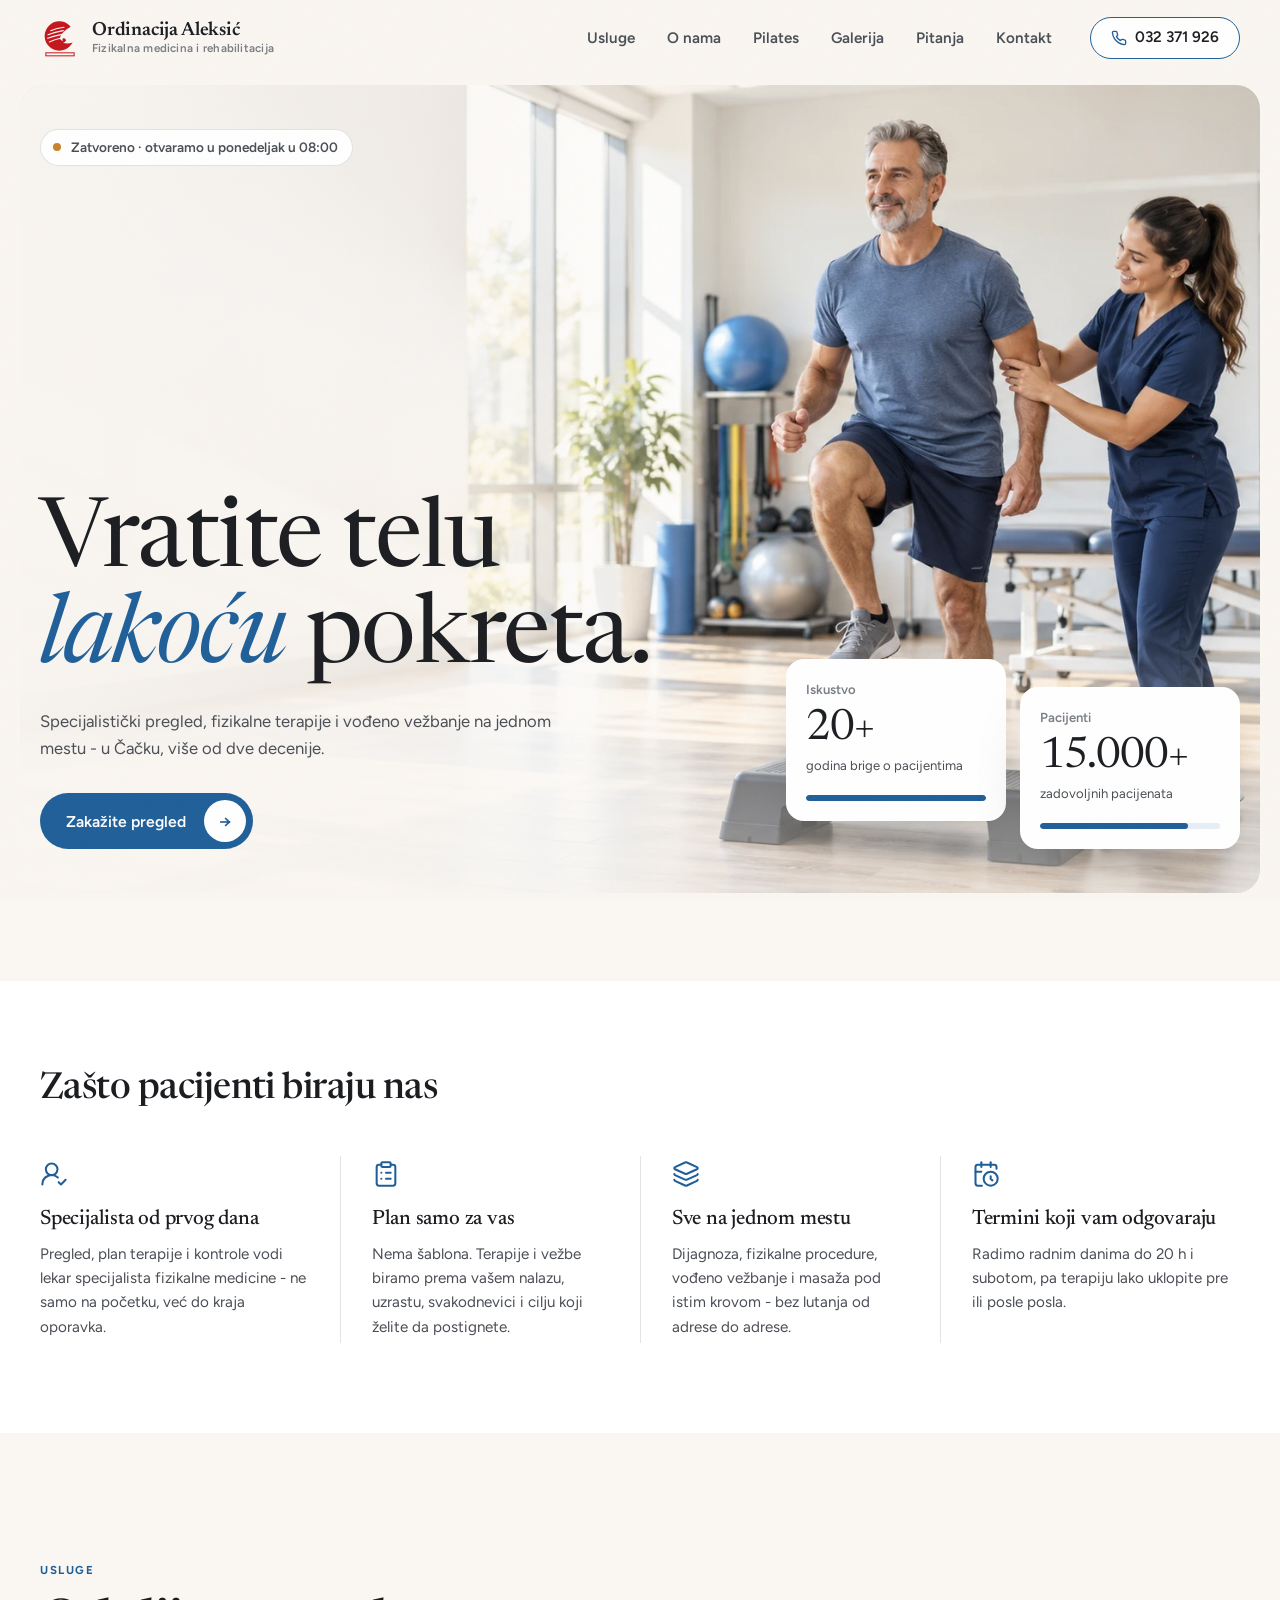
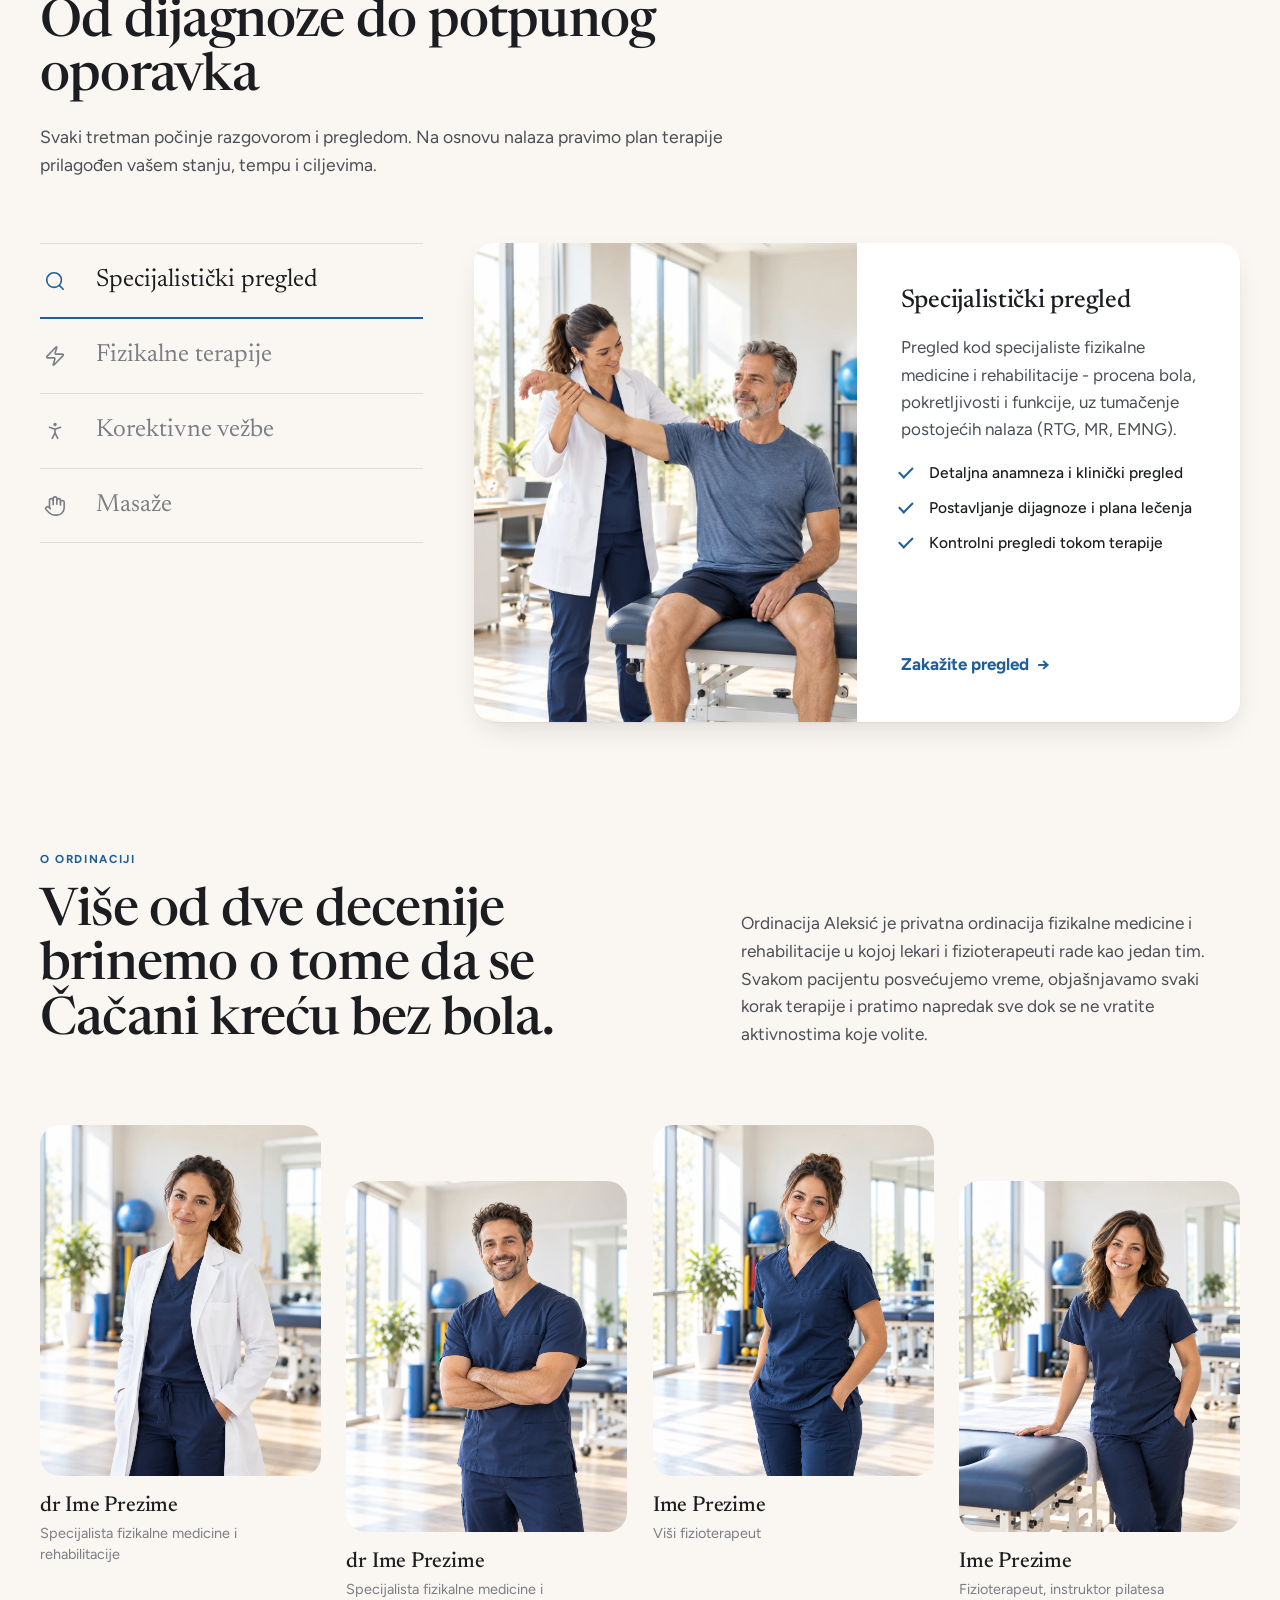
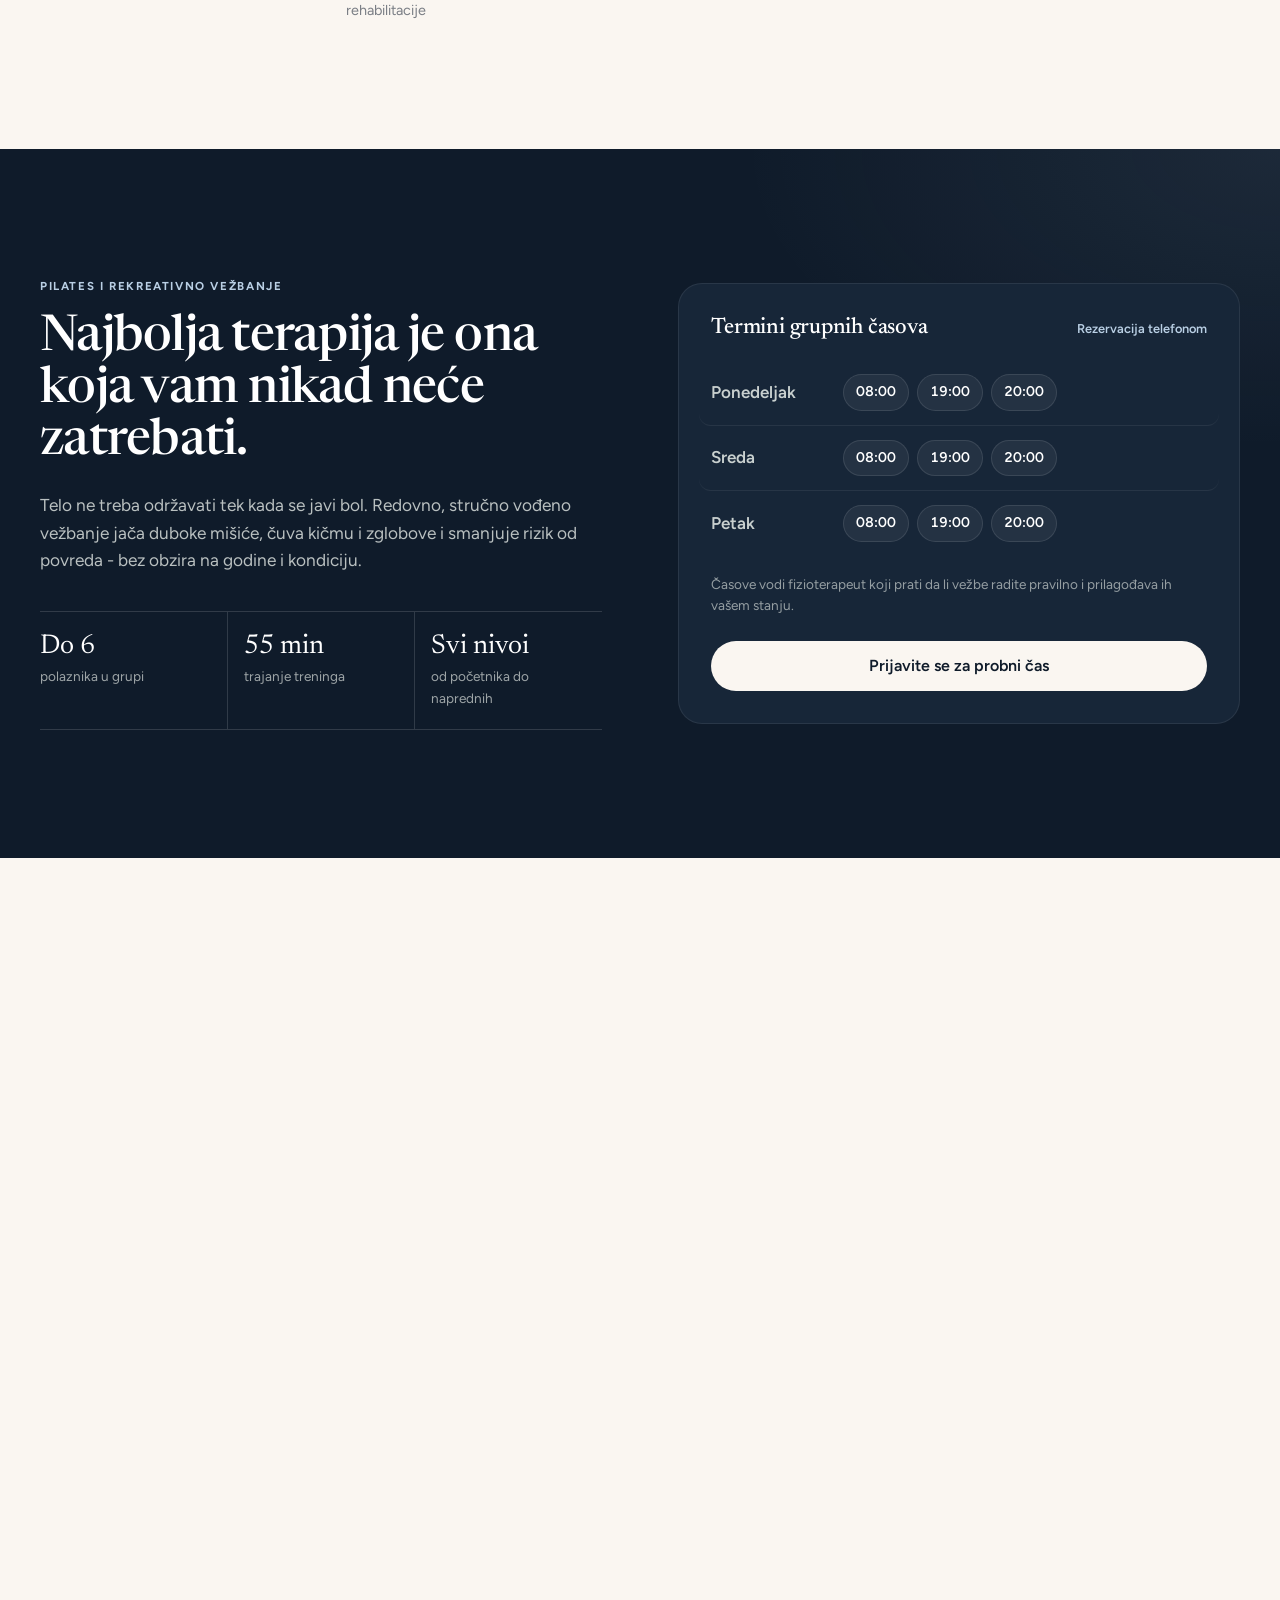
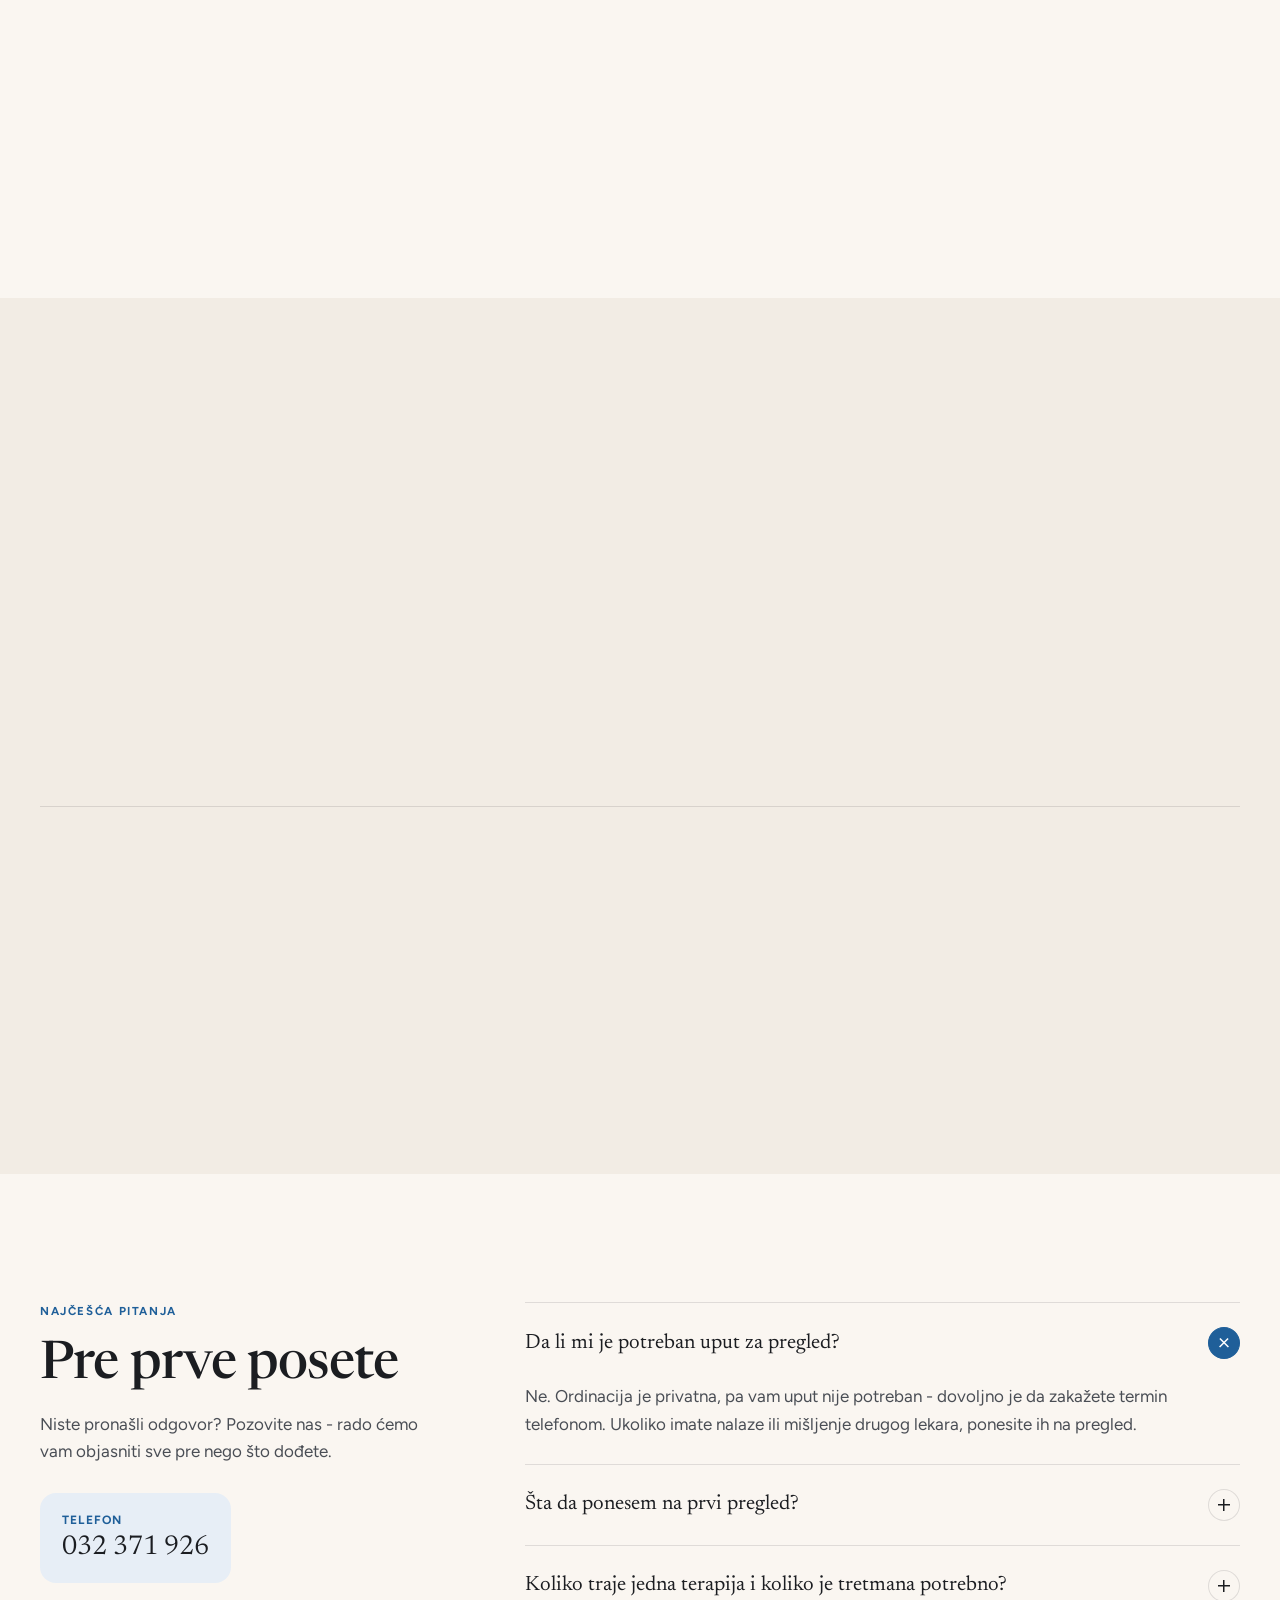
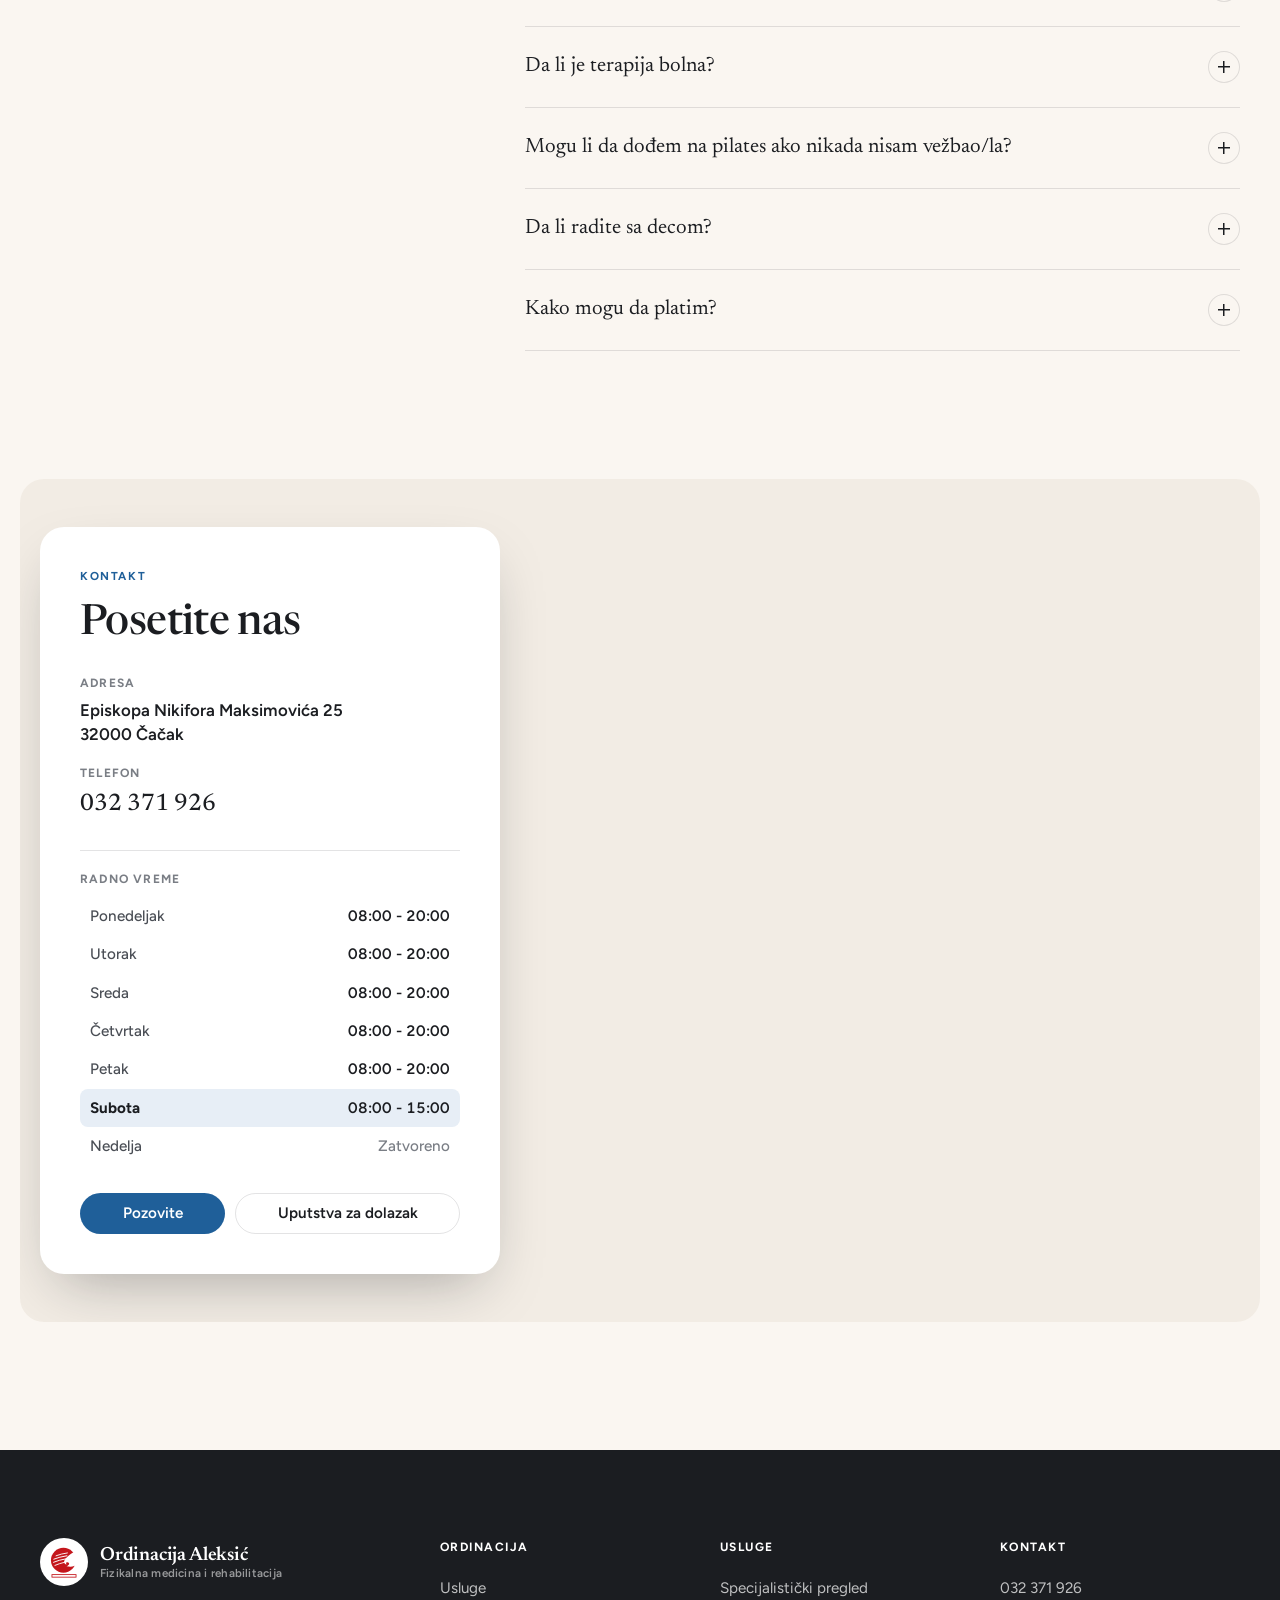
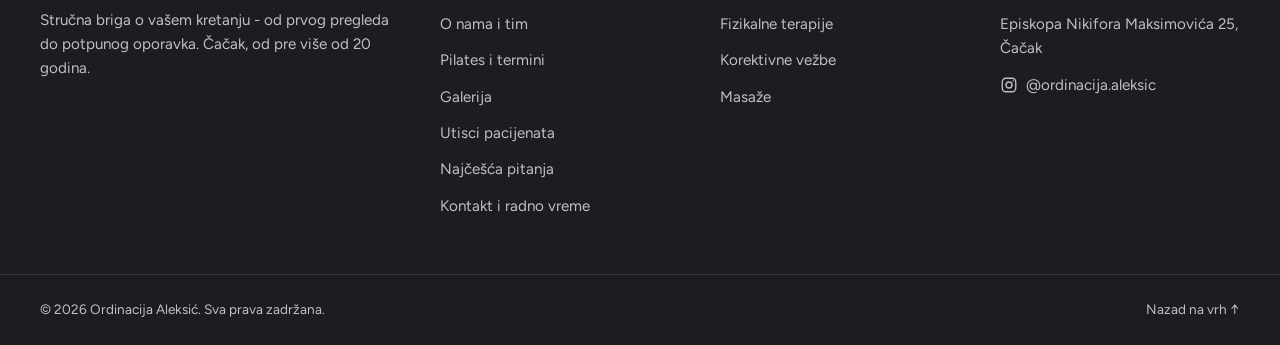
==== commit 0aa6c86c: "Add files via upload" ====
--- a/index.html
+++ b/index.html
@@ -19,6 +19,10 @@
 </head>
 <body>
 
+<svg width="0" height="0" style="position:absolute" aria-hidden="true">
+  <symbol id="i-star" viewBox="0 0 24 24" fill="currentColor" stroke="currentColor" stroke-width="1.5" stroke-linecap="round" stroke-linejoin="round"><!-- Lucide: star --><path d="M11.525 2.295a.53.53 0 0 1 .95 0l2.31 4.679a2.123 2.123 0 0 0 1.595 1.16l5.166.756a.53.53 0 0 1 .294.904l-3.736 3.638a2.123 2.123 0 0 0-.611 1.878l.882 5.14a.53.53 0 0 1-.771.56l-4.618-2.428a2.122 2.122 0 0 0-1.973 0L6.396 21.01a.53.53 0 0 1-.77-.56l.881-5.139a2.122 2.122 0 0 0-.611-1.879L2.16 9.795a.53.53 0 0 1 .294-.906l5.165-.755a2.122 2.122 0 0 0 1.597-1.16z"/></symbol>
+</svg>
+
 <a class="skip-link" href="#main">Preskoči na sadržaj</a>
 
 <!-- ============ NAVIGACIJA ============ -->
@@ -34,7 +38,9 @@
 
     <nav class="nav__links" aria-label="Glavna navigacija">
       <a href="#usluge">Usluge</a>
+      <a href="#o-nama">O nama</a>
       <a href="#pilates">Pilates</a>
+      <a href="#galerija">Galerija</a>
       <a href="#pitanja">Pitanja</a>
       <a href="#kontakt">Kontakt</a>
     </nav>
@@ -51,7 +57,9 @@
 
   <div class="mobile-menu" id="mobile-menu" hidden>
     <a href="#usluge">Usluge</a>
+    <a href="#o-nama">O nama</a>
     <a href="#pilates">Pilates</a>
+    <a href="#galerija">Galerija</a>
     <a href="#pitanja">Pitanja</a>
     <a href="#kontakt">Kontakt</a>
     <a class="btn btn--primary" href="tel:+38132371926">Pozovite 032 371 926</a>
@@ -100,6 +108,35 @@
       </div>
     </div>
   </div>
+  </section>
+
+  <!-- ============ ZAŠTO MI ============ -->
+  <section class="why" aria-labelledby="why-title">
+    <div class="container">
+      <h2 class="why__title reveal" id="why-title">Zašto pacijenti biraju nas</h2>
+      <ul class="why__list">
+        <li class="why__item reveal">
+          <svg class="why__icon" aria-hidden="true" viewBox="0 0 24 24" fill="none" stroke="currentColor" stroke-width="1.75" stroke-linecap="round" stroke-linejoin="round"><!-- Lucide: user-round-check --><path d="M2 21a8 8 0 0 1 13.292-6"/> <circle cx="10" cy="8" r="5"/> <path d="m16 19 2 2 4-4"/></svg>
+          <h3>Specijalista od prvog dana</h3>
+          <p>Pregled, plan terapije i kontrole vodi lekar specijalista fizikalne medicine - ne samo na početku, već do kraja oporavka.</p>
+        </li>
+        <li class="why__item reveal">
+          <svg class="why__icon" aria-hidden="true" viewBox="0 0 24 24" fill="none" stroke="currentColor" stroke-width="1.75" stroke-linecap="round" stroke-linejoin="round"><!-- Lucide: clipboard-list --><rect width="8" height="4" x="8" y="2" rx="1" ry="1"/> <path d="M16 4h2a2 2 0 0 1 2 2v14a2 2 0 0 1-2 2H6a2 2 0 0 1-2-2V6a2 2 0 0 1 2-2h2"/> <path d="M12 11h4"/> <path d="M12 16h4"/> <path d="M8 11h.01"/> <path d="M8 16h.01"/></svg>
+          <h3>Plan samo za vas</h3>
+          <p>Nema šablona. Terapije i vežbe biramo prema vašem nalazu, uzrastu, svakodnevici i cilju koji želite da postignete.</p>
+        </li>
+        <li class="why__item reveal">
+          <svg class="why__icon" aria-hidden="true" viewBox="0 0 24 24" fill="none" stroke="currentColor" stroke-width="1.75" stroke-linecap="round" stroke-linejoin="round"><!-- Lucide: layers --><path d="M12.83 2.18a2 2 0 0 0-1.66 0L2.6 6.08a1 1 0 0 0 0 1.83l8.58 3.91a2 2 0 0 0 1.66 0l8.58-3.9a1 1 0 0 0 0-1.83z"/> <path d="M2 12a1 1 0 0 0 .58.91l8.6 3.91a2 2 0 0 0 1.65 0l8.58-3.9A1 1 0 0 0 22 12"/> <path d="M2 17a1 1 0 0 0 .58.91l8.6 3.91a2 2 0 0 0 1.65 0l8.58-3.9A1 1 0 0 0 22 17"/></svg>
+          <h3>Sve na jednom mestu</h3>
+          <p>Dijagnoza, fizikalne procedure, vođeno vežbanje i masaža pod istim krovom - bez lutanja od adrese do adrese.</p>
+        </li>
+        <li class="why__item reveal">
+          <svg class="why__icon" aria-hidden="true" viewBox="0 0 24 24" fill="none" stroke="currentColor" stroke-width="1.75" stroke-linecap="round" stroke-linejoin="round"><!-- Lucide: calendar-clock --><path d="M21 7.5V6a2 2 0 0 0-2-2H5a2 2 0 0 0-2 2v14a2 2 0 0 0 2 2h3.5"/> <path d="M16 2v4"/> <path d="M8 2v4"/> <path d="M3 10h5"/> <path d="M17.5 17.5 16 16.3V14"/> <circle cx="16" cy="16" r="6"/></svg>
+          <h3>Termini koji vam odgovaraju</h3>
+          <p>Radimo radnim danima do 20 h i subotom, pa terapiju lako uklopite pre ili posle posla.</p>
+        </li>
+      </ul>
+    </div>
   </section>
 
   <!-- ============ USLUGE ============ -->
@@ -192,6 +229,42 @@
     </div>
   </section>
 
+  <!-- ============ O NAMA / TIM ============ -->
+  <section class="about section" id="o-nama">
+    <div class="container">
+      <div class="about__intro">
+        <div class="reveal">
+          <p class="eyebrow">O ordinaciji</p>
+          <h2>Više od dve decenije brinemo o tome da se Čačani kreću bez bola.</h2>
+        </div>
+        <p class="about__text reveal">Ordinacija Aleksić je privatna ordinacija fizikalne medicine i rehabilitacije u kojoj lekari i fizioterapeuti rade kao jedan tim. Svakom pacijentu posvećujemo vreme, objašnjavamo svaki korak terapije i pratimo napredak sve dok se ne vratite aktivnostima koje volite.</p>
+      </div>
+
+      <ul class="team" aria-label="Naš tim">
+        <li class="member reveal">
+          <img class="member__photo" src="assets/tim-1-lekar.webp" width="1122" height="1402" alt="Lekarka specijalista u belom mantilu" loading="lazy">
+          <h3 class="member__name">dr Ime Prezime</h3>
+          <p class="member__role">Specijalista fizikalne medicine i rehabilitacije</p>
+        </li>
+        <li class="member reveal">
+          <img class="member__photo" src="assets/tim-2-lekar.webp" width="1122" height="1402" alt="Lekar specijalista u radnoj uniformi" loading="lazy">
+          <h3 class="member__name">dr Ime Prezime</h3>
+          <p class="member__role">Specijalista fizikalne medicine i rehabilitacije</p>
+        </li>
+        <li class="member reveal">
+          <img class="member__photo" src="assets/tim-3-fizioterapeut.webp" width="1122" height="1402" alt="Fizioterapeutkinja u sali za terapije" loading="lazy">
+          <h3 class="member__name">Ime Prezime</h3>
+          <p class="member__role">Viši fizioterapeut</p>
+        </li>
+        <li class="member reveal">
+          <img class="member__photo" src="assets/tim-4-fizioterapeut.webp" width="1122" height="1402" alt="Fizioterapeutkinja pored stola za terapiju" loading="lazy">
+          <h3 class="member__name">Ime Prezime</h3>
+          <p class="member__role">Fizioterapeut, instruktor pilatesa</p>
+        </li>
+      </ul>
+    </div>
+  </section>
+
   <!-- ============ PILATES ============ -->
   <section class="pilates section" id="pilates">
     <div class="container pilates__grid">
@@ -233,6 +306,57 @@
     </div>
   </section>
 
+  <!-- ============ GALERIJA ============ -->
+  <section class="gallery section" id="galerija">
+    <div class="container">
+      <header class="gallery__head reveal">
+        <div>
+          <p class="eyebrow">Galerija</p>
+          <h2>Prostor u kome se oporavlja</h2>
+        </div>
+        <p>Svetle, prozračne sale, savremena oprema i mirna čekaonica - pogledajte gde vas čekamo.</p>
+      </header>
+      <div class="gallery__grid">
+        <figure class="shot shot--big reveal"><button type="button" class="shot__btn" data-lightbox aria-label="Uvećaj sliku: Sala za fizikalnu terapiju sa stolom, aparatom i rekvizitima za vežbanje"><img src="assets/galerija-1-sala-terapije.webp" width="1122" height="1402" alt="Sala za fizikalnu terapiju sa stolom, aparatom i rekvizitima za vežbanje" loading="lazy" style="object-position: 50% 60%"></button></figure>
+        <figure class="shot shot--tall reveal"><button type="button" class="shot__btn" data-lightbox aria-label="Uvećaj sliku: Sala za vežbanje i pilates sa prostirkama i loptama"><img src="assets/galerija-2-sala-vezbe.webp" width="1122" height="1402" alt="Sala za vežbanje i pilates sa prostirkama i loptama" loading="lazy" style="object-position: 40% 50%"></button></figure>
+        <figure class="shot shot--sq reveal"><button type="button" class="shot__btn" data-lightbox aria-label="Uvećaj sliku: Prijem ordinacije"><img src="assets/galerija-3-prijem.webp" width="1122" height="1402" alt="Prijem ordinacije" loading="lazy" style="object-position: 70% 55%"></button></figure>
+        <figure class="shot shot--sq reveal"><button type="button" class="shot__btn" data-lightbox aria-label="Uvećaj sliku: Aparat za elektroterapiju"><img src="assets/galerija-4-aparati.webp" width="1122" height="1402" alt="Aparat za elektroterapiju" loading="lazy" style="object-position: 40% 45%"></button></figure>
+        <figure class="shot shot--wide reveal"><button type="button" class="shot__btn" data-lightbox aria-label="Uvećaj sliku: Svetla čekaonica sa foteljama"><img src="assets/galerija-5-cekaonica.webp" width="1122" height="1402" alt="Svetla čekaonica sa foteljama" loading="lazy" style="object-position: 50% 55%"></button></figure>
+        <figure class="shot shot--wide reveal"><button type="button" class="shot__btn" data-lightbox aria-label="Uvećaj sliku: Kabinet za masažu"><img src="assets/galerija-6-masaza.webp" width="1122" height="1402" alt="Kabinet za masažu" loading="lazy" style="object-position: 50% 62%"></button></figure>
+      </div>
+    </div>
+  </section>
+
+  <!-- ============ UTISCI ============ -->
+  <section class="testimonials section" id="utisci" aria-labelledby="testi-title">
+    <div class="container">
+      <p class="eyebrow reveal">Utisci pacijenata</p>
+      <h2 class="sr-only" id="testi-title">Utisci pacijenata</h2>
+      <figure class="quote quote--featured reveal">
+        <span class="stars" role="img" aria-label="Ocena 5 od 5"><svg aria-hidden="true"><use href="#i-star"/></svg><svg aria-hidden="true"><use href="#i-star"/></svg><svg aria-hidden="true"><use href="#i-star"/></svg><svg aria-hidden="true"><use href="#i-star"/></svg><svg aria-hidden="true"><use href="#i-star"/></svg></span>
+        <blockquote><p>„Posle operacije kolena mislila sam da se nikad neću vratiti planinarenju. Za tri meseca terapije i vežbi ovde ponovo sam na stazi - i bez bola.“</p></blockquote>
+        <figcaption><strong>Milena J.</strong><span>Rehabilitacija posle operacije kolena</span></figcaption>
+      </figure>
+      <div class="quotes">
+        <figure class="quote reveal">
+          <span class="stars" role="img" aria-label="Ocena 5 od 5"><svg aria-hidden="true"><use href="#i-star"/></svg><svg aria-hidden="true"><use href="#i-star"/></svg><svg aria-hidden="true"><use href="#i-star"/></svg><svg aria-hidden="true"><use href="#i-star"/></svg><svg aria-hidden="true"><use href="#i-star"/></svg></span>
+          <blockquote><p>„Doktor je odvojio vreme da mi objasni odakle bol u leđima dolazi. Prvi put mi je neko dao plan, a ne samo uput.“</p></blockquote>
+          <figcaption><strong>Dragan P.</strong><span>Hronični bol u donjem delu leđa</span></figcaption>
+        </figure>
+        <figure class="quote reveal">
+          <span class="stars" role="img" aria-label="Ocena 5 od 5"><svg aria-hidden="true"><use href="#i-star"/></svg><svg aria-hidden="true"><use href="#i-star"/></svg><svg aria-hidden="true"><use href="#i-star"/></svg><svg aria-hidden="true"><use href="#i-star"/></svg><svg aria-hidden="true"><use href="#i-star"/></svg></span>
+          <blockquote><p>„Ćerka je imala loše držanje. Posle korektivnih vežbi i saveta za kuću razlika se vidi golim okom.“</p></blockquote>
+          <figcaption><strong>Jelena M.</strong><span>Korektivne vežbe za decu</span></figcaption>
+        </figure>
+        <figure class="quote reveal">
+          <span class="stars" role="img" aria-label="Ocena 5 od 5"><svg aria-hidden="true"><use href="#i-star"/></svg><svg aria-hidden="true"><use href="#i-star"/></svg><svg aria-hidden="true"><use href="#i-star"/></svg><svg aria-hidden="true"><use href="#i-star"/></svg><svg aria-hidden="true"><use href="#i-star"/></svg></span>
+          <blockquote><p>„Pilates u maloj grupi je pun pogodak. Terapeut ispravi svaki pokret, a vrat više ne boli posle posla.“</p></blockquote>
+          <figcaption><strong>Nikola S.</strong><span>Pilates</span></figcaption>
+        </figure>
+      </div>
+    </div>
+  </section>
+
   <!-- ============ FAQ ============ -->
   <section class="faq section" id="pitanja">
     <div class="container faq__grid">
@@ -350,7 +474,10 @@
     <nav class="footer__col" aria-label="Navigacija u futeru">
       <h4>Ordinacija</h4>
       <a href="#usluge">Usluge</a>
+      <a href="#o-nama">O nama i tim</a>
       <a href="#pilates">Pilates i termini</a>
+      <a href="#galerija">Galerija</a>
+      <a href="#utisci">Utisci pacijenata</a>
       <a href="#pitanja">Najčešća pitanja</a>
       <a href="#kontakt">Kontakt i radno vreme</a>
     </nav>
@@ -380,6 +507,17 @@
   </div>
 </footer>
 
+<!-- ============ LIGHTBOX GALERIJE ============ -->
+<dialog class="lightbox" aria-label="Galerija - uvećan prikaz">
+  <button type="button" class="lightbox__btn lightbox__close" data-lb-close aria-label="Zatvori (Esc)"><svg aria-hidden="true" viewBox="0 0 24 24" fill="none" stroke="currentColor" stroke-width="1.75" stroke-linecap="round" stroke-linejoin="round"><path d="M18 6 6 18"/><path d="m6 6 12 12"/></svg></button>
+  <button type="button" class="lightbox__btn lightbox__prev" data-lb-prev aria-label="Prethodna slika"><svg aria-hidden="true" viewBox="0 0 24 24" fill="none" stroke="currentColor" stroke-width="1.75" stroke-linecap="round" stroke-linejoin="round"><path d="m15 18-6-6 6-6"/></svg></button>
+  <figure class="lightbox__figure">
+    <img class="lightbox__img" src="" alt="">
+    <figcaption class="lightbox__caption"><span data-lb-caption></span><span class="lightbox__count" data-lb-count></span></figcaption>
+  </figure>
+  <button type="button" class="lightbox__btn lightbox__next" data-lb-next aria-label="Sledeća slika"><svg aria-hidden="true" viewBox="0 0 24 24" fill="none" stroke="currentColor" stroke-width="1.75" stroke-linecap="round" stroke-linejoin="round"><path d="m9 18 6-6-6-6"/></svg></button>
+</dialog>
+
 <script src="script.js"></script>
 </body>
 </html>
--- a/styles.css
+++ b/styles.css
@@ -31,6 +31,11 @@
   --radius-sm: 12px;
   --container: 1200px;
   --gutter: clamp(16px, 4vw, 40px);
+  /* okviri sa slikom/mapom (hero, kontakt) izlaze van linije sadržaja tačno za svoj unutrašnji razmak,
+     pa tekst u njima počinje na istoj liniji kao logo i ostale sekcije.
+     --outer = prostor od ivice ekrana do linije sadržaja; okvir ostaje bar ~16px od ivice ekrana */
+  --outer: max(var(--gutter), (100vw - var(--container)) / 2);
+  --frame-pad: clamp(20px, var(--outer) - 24px, 48px);   /* -24px: 16px vazduha + rezerva za traku za skrolovanje (100vw je uključuje) */
   --section-y: clamp(72px, 10vw, 128px);
 
   --shadow: 0 1px 2px rgba(27,29,33,.04), 0 12px 32px -12px rgba(27,29,33,.18);
@@ -77,6 +82,8 @@
 }
 
 .section { padding-block: var(--section-y); }
+/* dve uzastopne sekcije iste pozadine: bez duplog razmaka (kao Pitanja → Kontakt) */
+.services + .about { padding-top: 0; }
 
 .skip-link {
   position: absolute; left: 16px; top: -60px;
@@ -202,7 +209,7 @@
 .nav__toggle { display: none; }
 .mobile-menu { display: none; }
 
-@media (max-width: 880px) {
+@media (max-width: 1080px) {
   .nav__inner { height: 68px; }
   .nav__links, .nav__cta { display: none; }
   .nav__toggle {
@@ -271,6 +278,7 @@
    ========================================================= */
 .hero-c { padding-block: 8px 0; }
 .hero-c__frame {
+  margin-inline: calc(var(--frame-pad) * -1);
   position: relative; overflow: hidden;
   border-radius: 24px;
   min-height: min(calc(100svh - 92px), 860px);
@@ -294,7 +302,7 @@
   position: relative; z-index: 1;
   width: 100%;
   display: flex; flex-direction: column; justify-content: space-between; gap: 48px;
-  padding: clamp(20px, 3.4vw, 48px);
+  padding: clamp(20px, 3.4vw, 48px) var(--frame-pad);
 }
 .hero-c__inner > .status { align-self: flex-start; margin: 0; }
 .hero-c__bottom { display: flex; align-items: flex-end; justify-content: space-between; gap: 40px; }
@@ -335,7 +343,7 @@
 /* tablet uspravno i telefon: slika iznad, tekst ispod na pozadini stranice (tekst preko ljudi ne bi bio čitljiv) */
 @media (max-width: 1020px) {
   .hero-c__title { font-size: clamp(2.6rem, 12vw, 6.4rem); }
-  .hero-c__frame { display: block; min-height: 0; overflow: visible; border-radius: 0; background: none; }
+  .hero-c__frame { margin-inline: 0; display: block; min-height: 0; overflow: visible; border-radius: 0; background: none; }
   .hero-c__frame::after { display: none; }
   .hero-c__bg {
     position: relative; height: auto;
@@ -561,11 +569,11 @@
    KONTAKT — mapa u okviru širine sadržaja, kartica preko nje
    ========================================================= */
 .contact { padding-bottom: var(--section-y); }
-.contact__frame { position: relative; border-radius: 24px; overflow: hidden; background: var(--paper-2); }
+.contact__frame { margin-inline: calc(var(--frame-pad) * -1); position: relative; border-radius: 24px; overflow: hidden; background: var(--paper-2); }
 .contact__map { position: absolute; inset: 0; }
 .contact__map iframe { width: 100%; height: 100%; border: 0; filter: grayscale(.35) contrast(1.02); display: block; }
 
-.contact__wrap { position: relative; padding: clamp(24px, 4vw, 48px); pointer-events: none; }
+.contact__wrap { position: relative; padding: clamp(24px, 4vw, 48px) var(--frame-pad); pointer-events: none; }
 .contact__card {
   pointer-events: auto;
   width: min(460px, 100%);
@@ -598,9 +606,9 @@
 .contact__actions .btn { flex: 1 1 auto; }
 
 @media (max-width: 760px) {
-  .contact__frame { display: flex; flex-direction: column; border-radius: 18px; }
+  .contact__frame { margin-inline: 0; display: flex; flex-direction: column; border-radius: 18px; }
   .contact__map { position: relative; height: 300px; }
-  .contact__wrap { padding: 0 10px 10px; margin-top: -48px; }
+  .contact__wrap { padding: 0; margin-top: -48px; }
   .contact__card { width: 100%; }
 }
 
@@ -633,6 +641,189 @@
 @media (max-width: 520px) { .footer__grid { grid-template-columns: 1fr; } }
 
 /* =========================================================
+   ZAŠTO MI — 4 razloga u redu, ikonica + naslov + tekst, bez kartica
+   ========================================================= */
+.why { background: var(--white); padding-block: clamp(56px, 7vw, 96px); margin-top: clamp(56px, 7vw, 88px); }
+.why__title { font-size: clamp(1.7rem, 2.8vw, 2.3rem); margin-bottom: clamp(32px, 4vw, 48px); }
+.why__list { list-style: none; margin: 0; padding: 0; display: grid; grid-template-columns: repeat(4, 1fr); }
+.why__item { padding: 4px clamp(20px, 2.4vw, 32px); border-left: 1px solid var(--line); }
+.why__item:first-child { padding-left: 0; border-left: 0; }
+.why__item:last-child { padding-right: 0; }
+.why__icon { width: 28px; height: 28px; color: var(--blue); margin-bottom: 20px; display: block; }
+.why__item h3 { font-size: 1.3rem; margin-bottom: 10px; }
+.why__item p { color: var(--ink-2); font-size: .95rem; }
+
+@media (max-width: 1020px) {
+  .why__list { grid-template-columns: 1fr 1fr; }
+  .why__item, .why__item:first-child, .why__item:last-child { padding: 28px 0; border-left: 0; }
+  .why__item:nth-child(even) { padding-left: 28px; border-left: 1px solid var(--line); }
+  .why__item:nth-child(-n+2) { padding-top: 0; }
+  .why__item:nth-child(n+3) { border-top: 1px solid var(--line); }
+}
+@media (max-width: 560px) {
+  .why__list { grid-template-columns: 1fr; }
+  .why__item, .why__item:nth-child(even) { padding: 24px 0; border-left: 0; border-top: 1px solid var(--line); }
+  .why__item:first-child { padding-top: 0; border-top: 0; }
+}
+
+/* =========================================================
+   O NAMA — uvod u dve kolone + tim u „stepenastom“ redu
+   ========================================================= */
+.about__intro {
+  display: grid; grid-template-columns: 1.25fr 1fr; gap: clamp(32px, 6vw, 96px);
+  align-items: end; margin-bottom: clamp(48px, 6vw, 80px);
+}
+.about__intro h2 { max-width: 15em; }
+.about__text { color: var(--ink-2); font-size: 1.08rem; }
+
+.team {
+  list-style: none; margin: 0; padding: 0;
+  display: grid; grid-template-columns: repeat(4, 1fr); gap: clamp(16px, 2vw, 28px);
+  align-items: start;
+}
+.member:nth-child(even) { margin-top: 56px; }   /* svaki drugi portret spušten - ritam umesto krute rešetke */
+.member__photo { aspect-ratio: 4 / 5; margin-bottom: 18px; }
+img.member__photo { width: 100%; height: auto; object-fit: cover; object-position: 50% 20%; border-radius: var(--radius); display: block; }
+.member__photo::after { top: 16px; bottom: auto; }
+.member__name { font-size: 1.35rem; margin-bottom: 4px; }
+.member__role { color: var(--ink-3); font-size: .9rem; line-height: 1.45; }
+
+@media (max-width: 1020px) {
+  .about__intro { grid-template-columns: 1fr; align-items: start; gap: 20px; }
+  /* tablet i telefon: tim se lista prstom, a deo sledeće kartice nagoveštava da ih ima još */
+  .team {
+    display: flex; overflow-x: auto; scroll-snap-type: x mandatory; padding-bottom: 8px;
+    margin-inline: calc(var(--gutter) * -1); padding-inline: var(--gutter); scroll-padding-inline: var(--gutter);
+    scrollbar-width: none;
+  }
+  .team::-webkit-scrollbar { display: none; }
+  .member { flex: 0 0 min(260px, 72%); scroll-snap-align: start; }
+  .member:nth-child(even) { margin-top: 0; }
+}
+
+/* =========================================================
+   GALERIJA — mozaik različitih veličina
+   ========================================================= */
+.gallery__head {
+  display: flex; justify-content: space-between; align-items: flex-end; gap: 24px 64px; flex-wrap: wrap;
+  margin-bottom: clamp(32px, 4vw, 48px);
+}
+.gallery__head > p { color: var(--ink-2); max-width: 26em; }
+.gallery__grid {
+  display: grid; grid-template-columns: repeat(4, 1fr);
+  grid-auto-rows: clamp(150px, 16vw, 230px);
+  gap: clamp(10px, 1.2vw, 16px);
+}
+.shot { margin: 0; min-height: 0; }
+.shot__btn {
+  display: block; width: 100%; height: 100%; padding: 0; border: 0; background: none;
+  border-radius: var(--radius-sm); overflow: hidden; cursor: zoom-in; position: relative;
+}
+.shot img { width: 100%; height: 100%; object-fit: cover; transition: transform .6s cubic-bezier(.2, .7, .2, 1); }
+.shot__btn::after {
+  content: ""; position: absolute; inset: 0; pointer-events: none;
+  background: rgba(15, 27, 42, 0); transition: background-color .4s ease;
+}
+.shot__btn:hover img, .shot__btn:focus-visible img { transform: scale(1.04); }
+.shot__btn:hover::after, .shot__btn:focus-visible::after { background: rgba(15, 27, 42, .12); }
+.shot__btn:focus-visible { outline: 2px solid var(--blue); outline-offset: 3px; }
+
+/* ---------- lightbox ---------- */
+.lightbox {
+  width: 100vw; height: 100dvh; max-width: none; max-height: none;
+  margin: 0; padding: clamp(56px, 7vw, 80px) clamp(12px, 6vw, 96px);
+  border: 0; background: transparent; color: var(--white);
+  display: none; align-items: center; justify-content: center; gap: 16px;
+}
+.lightbox[open] { display: flex; animation: lbIn .25s ease; }
+.lightbox::backdrop { background: rgba(10, 16, 24, .82); }
+.lightbox[open]::backdrop { animation: lbFade .25s ease; }
+.lightbox__figure { margin: 0; flex: 1 1 auto; min-width: 0; height: 100%; display: flex; flex-direction: column; align-items: center; justify-content: center; gap: 14px; }
+.lightbox__img {
+  max-width: 100%; max-height: calc(100% - 40px); width: auto; height: auto;
+  object-fit: contain; border-radius: 12px; box-shadow: 0 30px 80px -20px rgba(0,0,0,.6);
+  transition: opacity .2s ease;
+}
+.lightbox__img.is-loading { opacity: 0; }
+.lightbox__caption { display: flex; gap: 16px; align-items: baseline; font-size: .92rem; color: rgba(255,255,255,.85); text-align: center; }
+.lightbox__count { color: rgba(255,255,255,.55); font-variant-numeric: tabular-nums; white-space: nowrap; }
+.lightbox__btn {
+  flex: none; display: grid; place-items: center;
+  width: 48px; height: 48px; border-radius: 50%; border: 1px solid rgba(255,255,255,.25);
+  background: rgba(255,255,255,.1); color: var(--white); cursor: pointer;
+  backdrop-filter: blur(6px); -webkit-backdrop-filter: blur(6px);
+  transition: background-color .2s, border-color .2s;
+}
+.lightbox__btn svg { width: 22px; height: 22px; }
+.lightbox__btn:hover { background: rgba(255,255,255,.22); border-color: rgba(255,255,255,.5); }
+.lightbox__btn:focus-visible { outline: 2px solid var(--white); outline-offset: 3px; }
+.lightbox__close { position: absolute; top: 16px; right: 16px; }
+@keyframes lbIn { from { opacity: 0; transform: scale(.98); } to { opacity: 1; transform: none; } }
+@keyframes lbFade { from { opacity: 0; } to { opacity: 1; } }
+html.lb-open { overflow: hidden; }
+
+@media (max-width: 640px) {
+  .lightbox { padding: 64px 12px 88px; }
+  .lightbox__prev, .lightbox__next { position: absolute; bottom: 20px; }
+  .lightbox__prev { left: calc(50% - 60px); }
+  .lightbox__next { right: calc(50% - 60px); }
+  .lightbox__caption { flex-direction: column; gap: 4px; }
+}
+@media (prefers-reduced-motion: reduce) {
+  .shot img, .shot__btn::after { transition: none; }
+  .shot__btn:hover img, .shot__btn:focus-visible img { transform: none; }
+  .lightbox[open], .lightbox[open]::backdrop { animation: none; }
+}
+.shot--big { grid-column: span 2; grid-row: span 2; }
+.shot--tall { grid-row: span 2; }
+.shot--wide { grid-column: span 2; }
+
+@media (max-width: 760px) {
+  .gallery__grid { grid-template-columns: 1fr 1fr; grid-auto-rows: 130px; }
+}
+
+/* =========================================================
+   UTISCI — centriran istaknut citat, ispod tri kraća u kolonama
+   ========================================================= */
+.testimonials { background: var(--paper-2); text-align: center; }
+.testimonials .eyebrow { margin-bottom: 28px; }
+.quote { margin: 0; }
+.stars { display: inline-flex; gap: 3px; color: #D9A441; }
+.stars svg { width: 16px; height: 16px; }
+.quote blockquote { margin: 14px 0 18px; }
+.quote figcaption { display: flex; flex-direction: column; gap: 2px; }
+.quote figcaption strong { font-weight: 600; }
+.quote figcaption span { color: var(--ink-3); font-size: .88rem; }
+
+.quote--featured blockquote p {
+  font-family: var(--serif); font-weight: 400;
+  font-size: clamp(1.6rem, 3.2vw, 2.5rem); line-height: 1.25; letter-spacing: -0.01em;
+  max-width: 28em; margin-inline: auto;
+}
+.quote--featured .stars svg { width: 20px; height: 20px; }
+
+.quotes {
+  display: grid; grid-template-columns: repeat(3, 1fr);
+  margin-top: clamp(48px, 6vw, 72px); padding-top: clamp(32px, 4vw, 48px);
+  border-top: 1px solid var(--line); text-align: left;
+}
+.quotes .quote { padding-inline: clamp(20px, 2.4vw, 32px); border-left: 1px solid var(--line); }
+.quotes .quote:first-child { padding-left: 0; border-left: 0; }
+.quotes .quote:last-child { padding-right: 0; }
+.quotes blockquote p { font-family: var(--serif); font-size: 1.15rem; line-height: 1.45; }
+
+@media (max-width: 880px) {
+  .quotes { grid-template-columns: 1fr; padding-top: 0; }
+  .quotes .quote, .quotes .quote:first-child { padding: 28px 0; border-left: 0; border-top: 1px solid var(--line); }
+  .quotes .quote:first-child { border-top: 0; }
+}
+
+.sr-only {
+  position: absolute; width: 1px; height: 1px; padding: 0; margin: -1px;
+  overflow: hidden; clip: rect(0 0 0 0); white-space: nowrap; border: 0;
+}
+
+/* =========================================================
    Osnovna animacija pojavljivanja
    ========================================================= */
 .js .reveal { opacity: 0; transform: translateY(16px); transition: opacity .7s ease, transform .7s ease; }
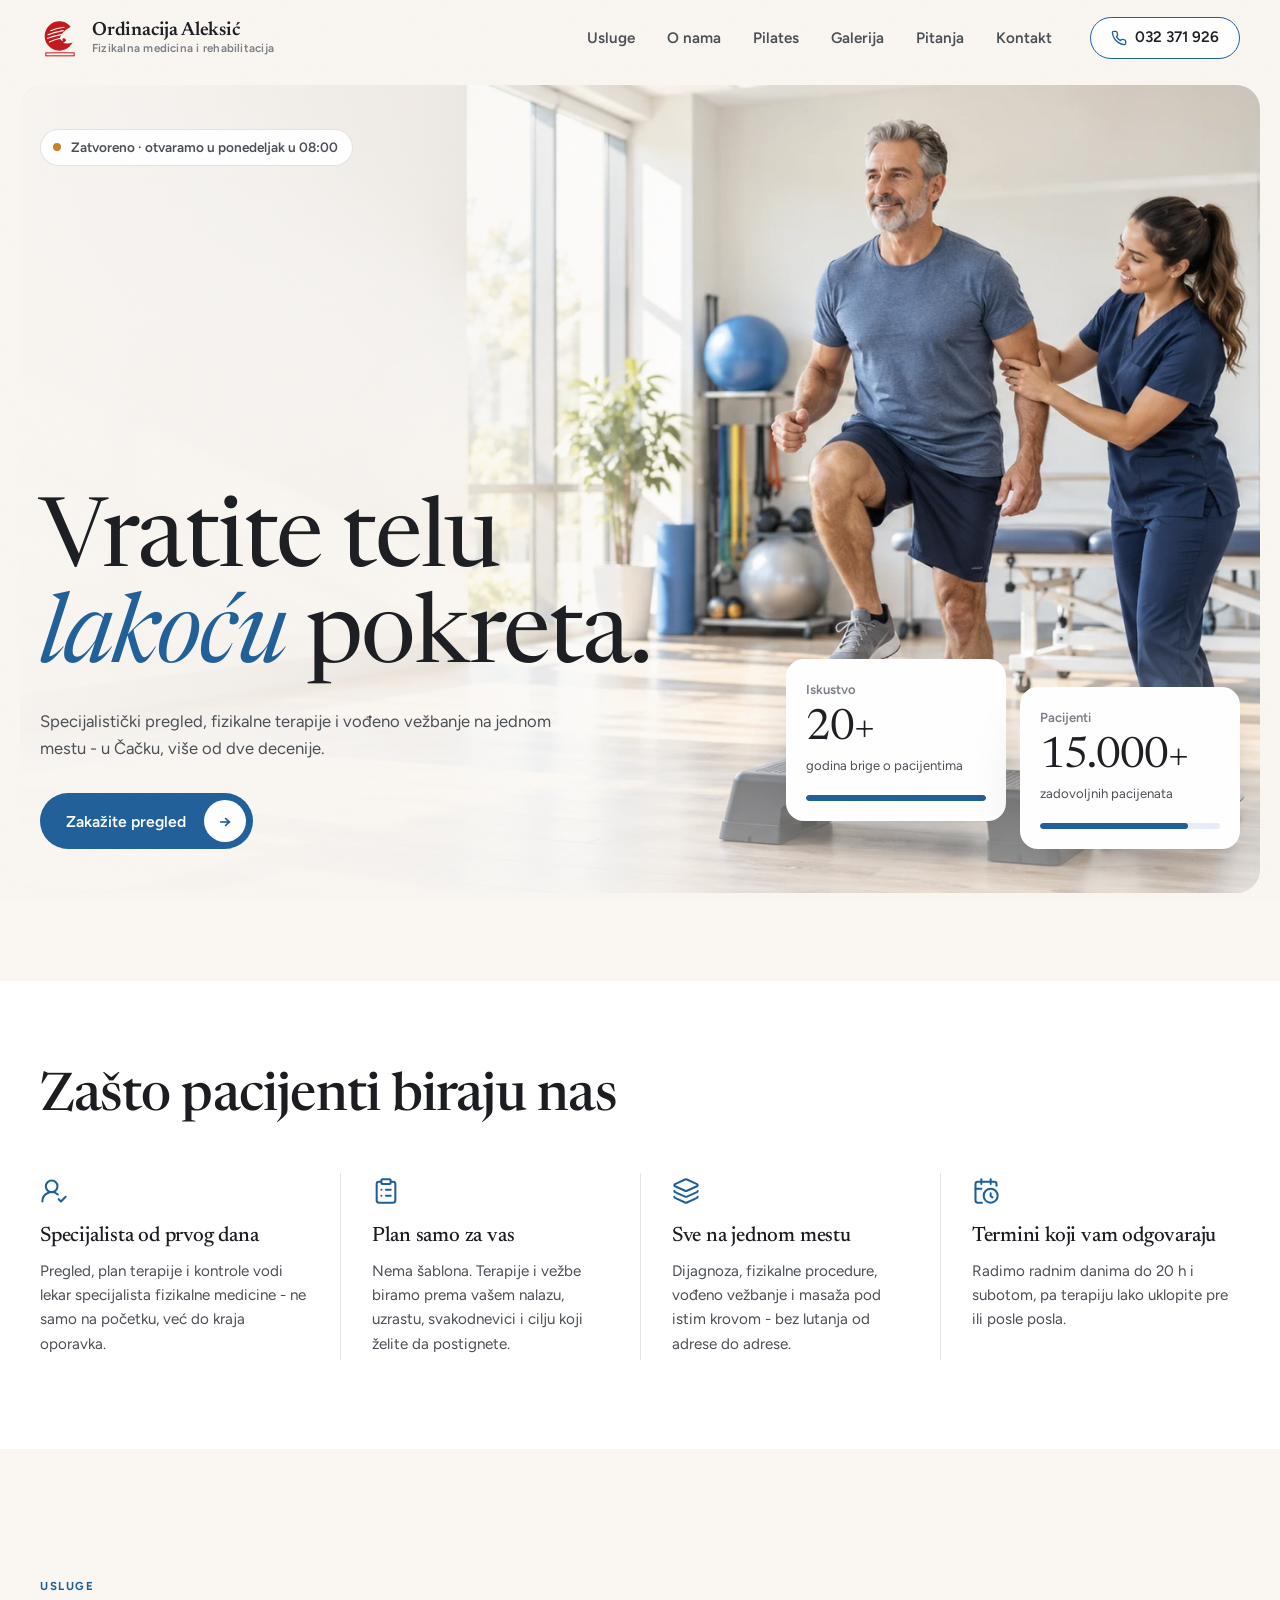
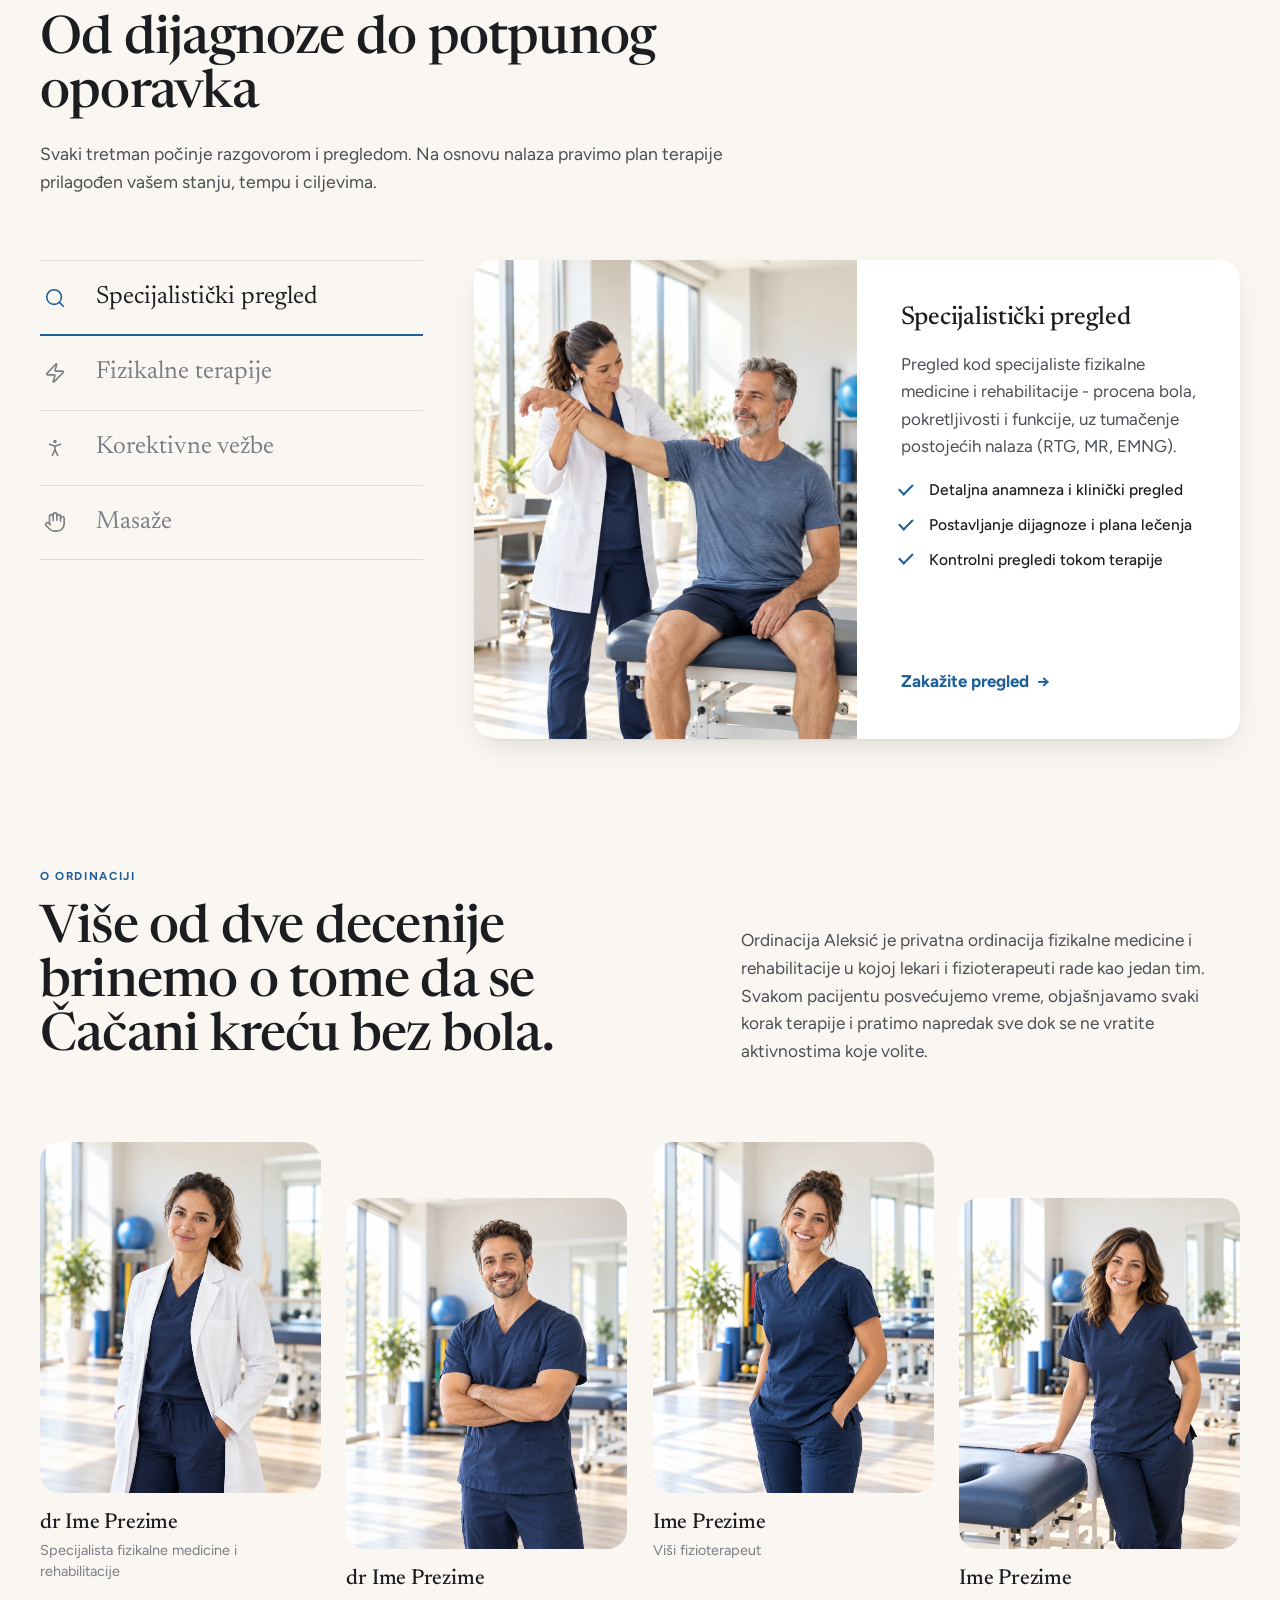
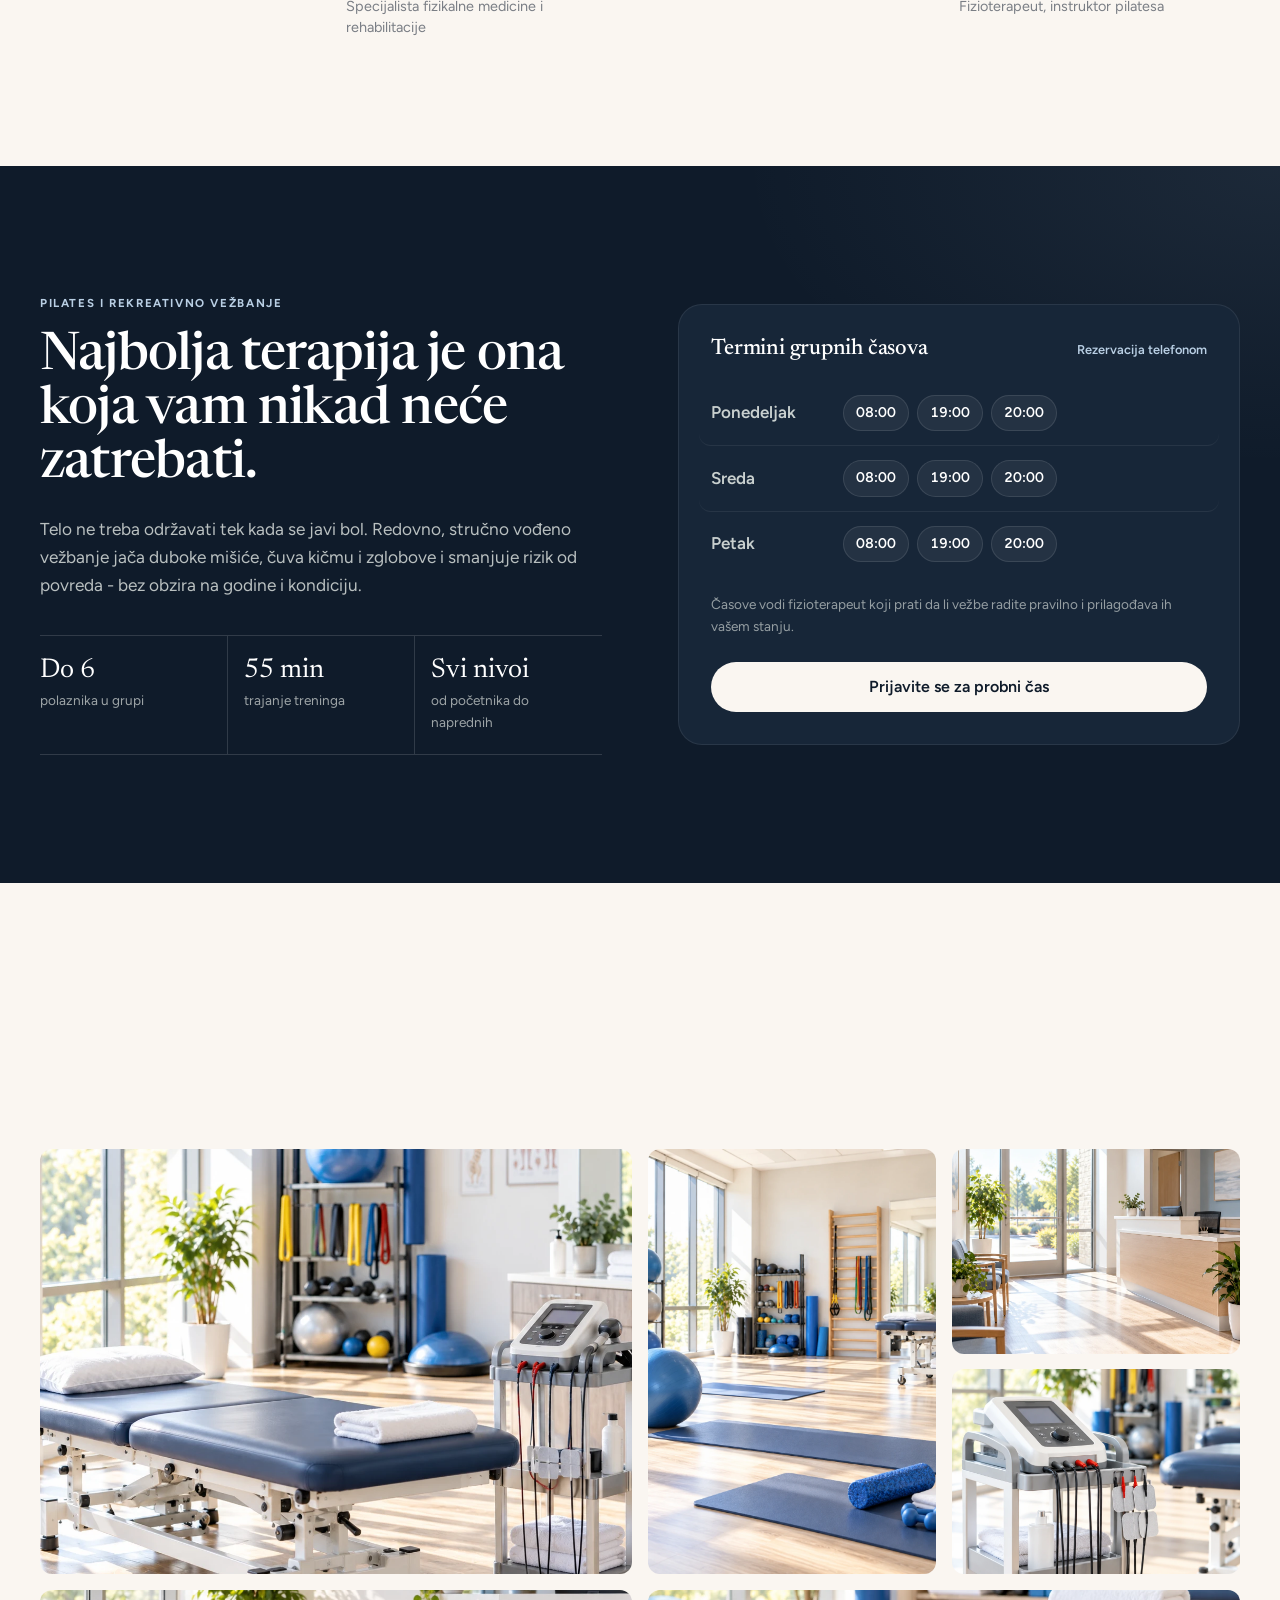
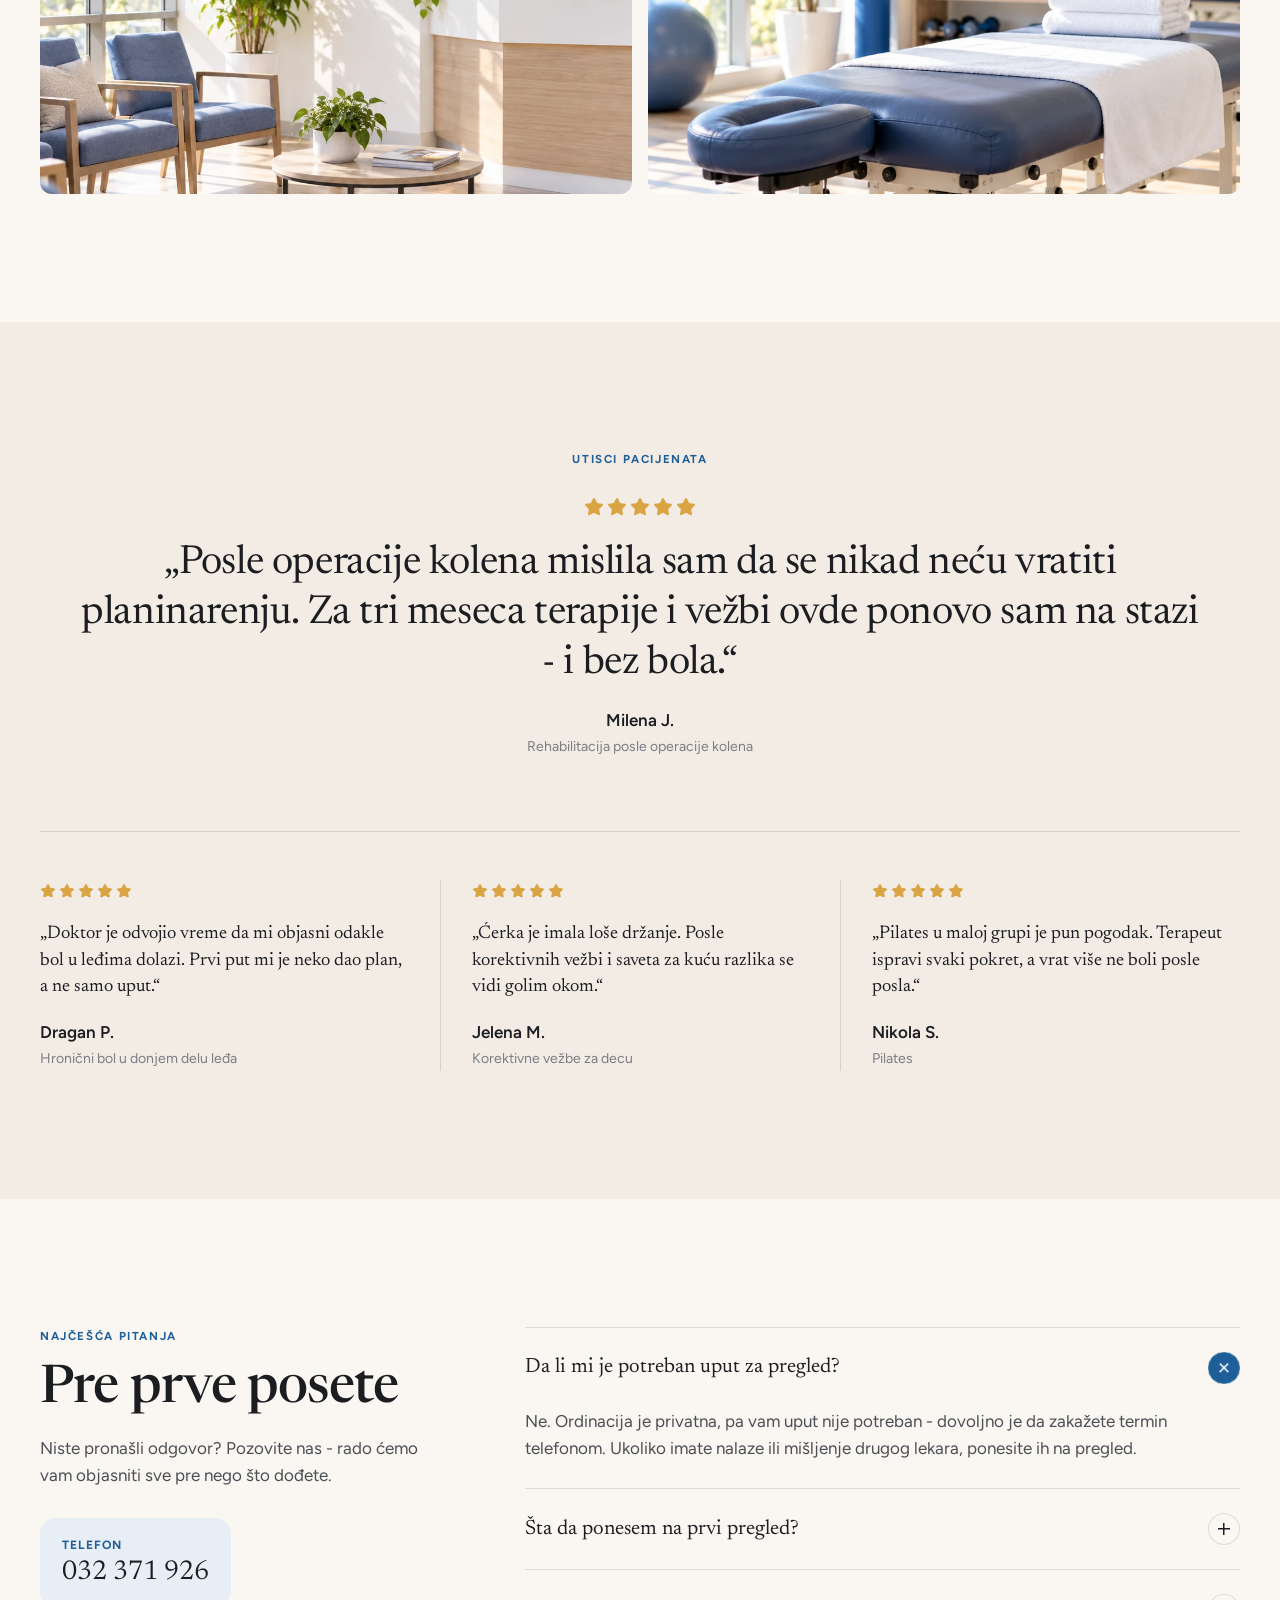
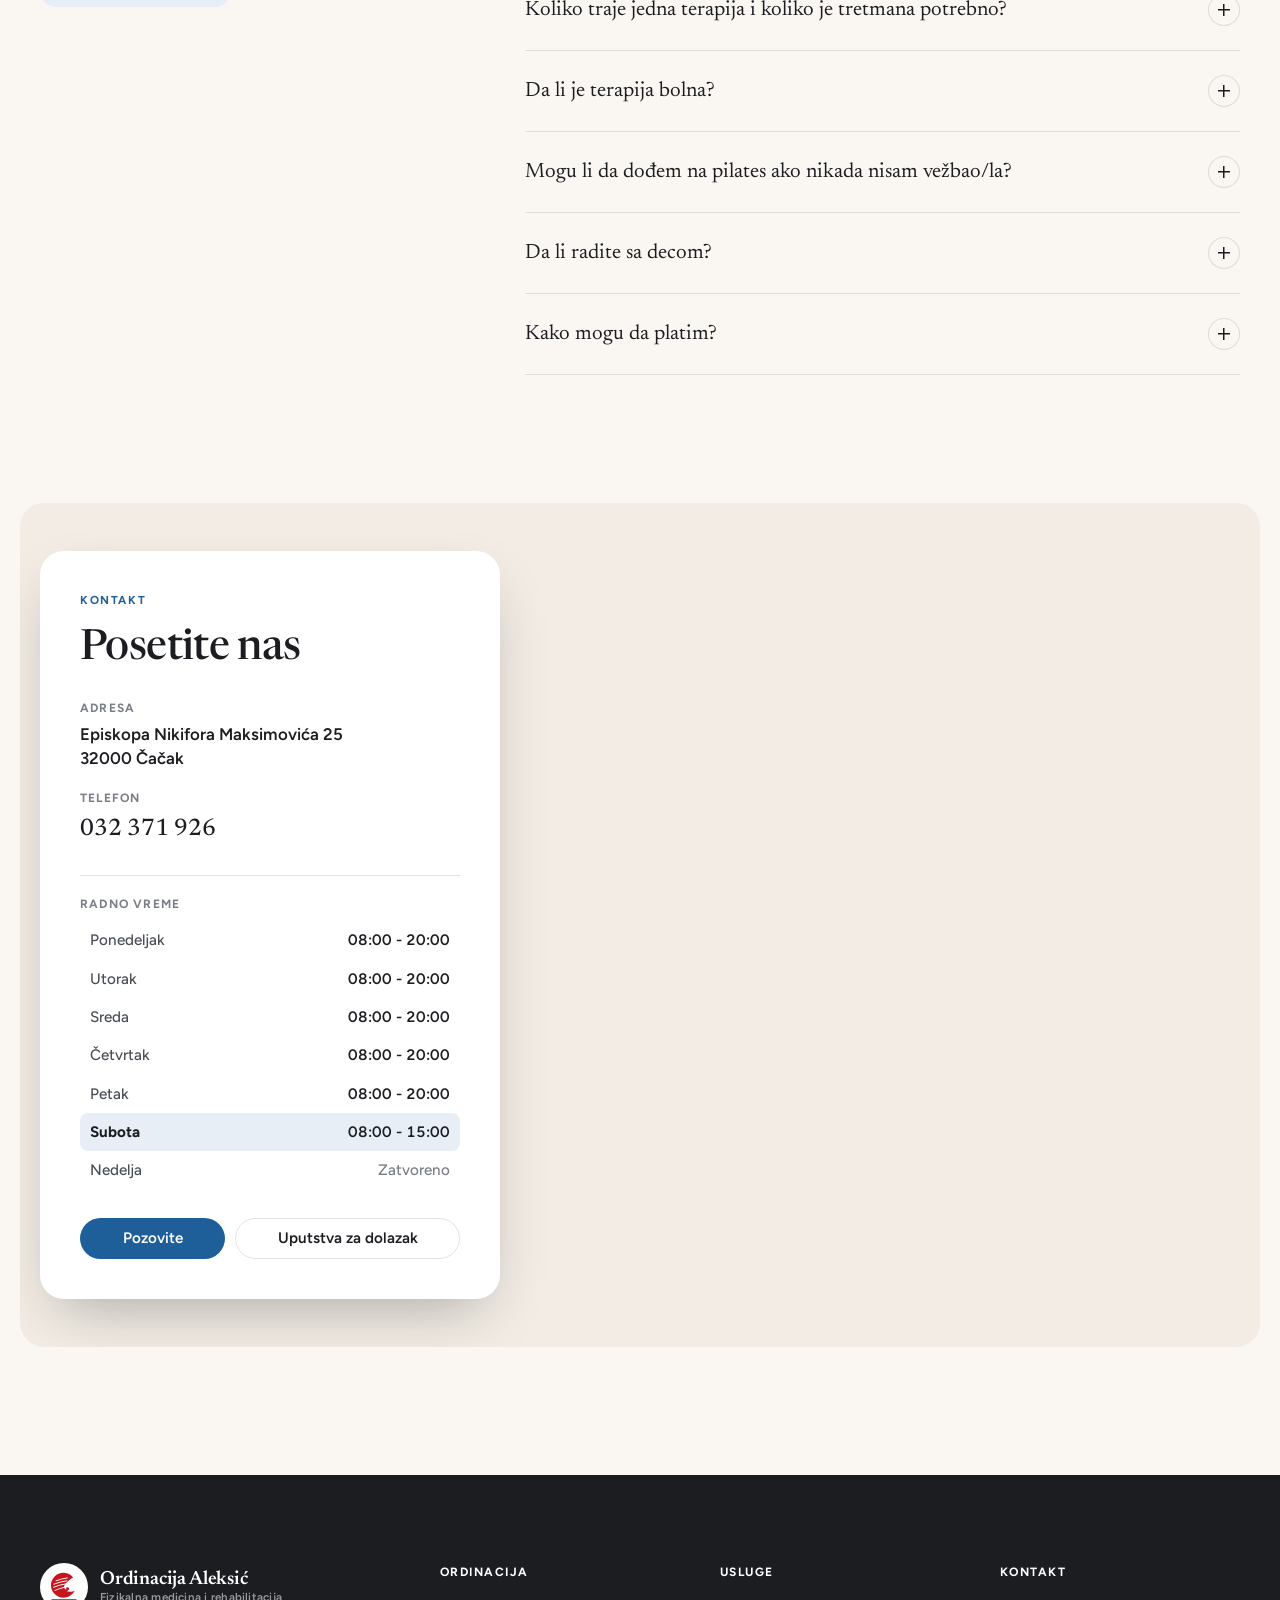
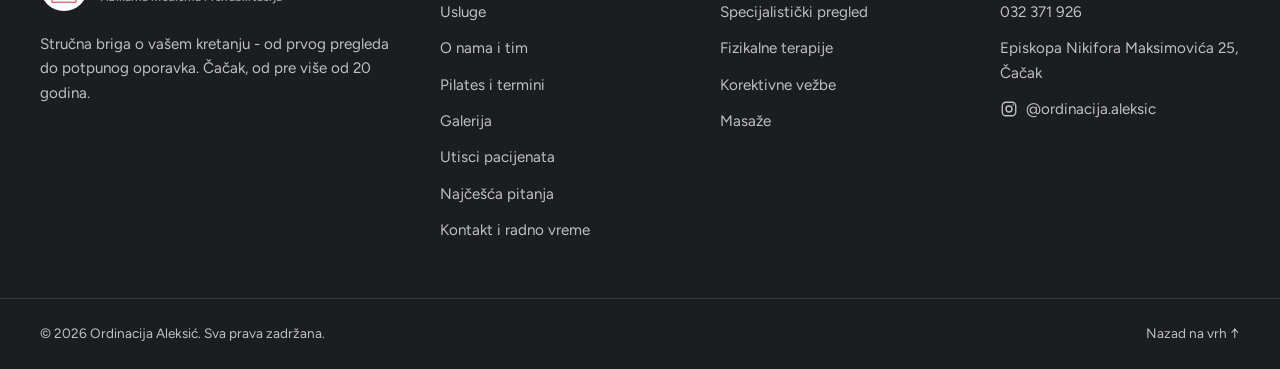
==== commit e8aa771b: "Add files via upload" ====
--- a/index.html
+++ b/index.html
@@ -241,22 +241,22 @@
       </div>
 
       <ul class="team" aria-label="Naš tim">
-        <li class="member reveal">
+        <li class="member reveal" data-reveal-group="tim">
           <img class="member__photo" src="assets/tim-1-lekar.webp" width="1122" height="1402" alt="Lekarka specijalista u belom mantilu" loading="lazy">
           <h3 class="member__name">dr Ime Prezime</h3>
           <p class="member__role">Specijalista fizikalne medicine i rehabilitacije</p>
         </li>
-        <li class="member reveal">
+        <li class="member reveal" data-reveal-group="tim">
           <img class="member__photo" src="assets/tim-2-lekar.webp" width="1122" height="1402" alt="Lekar specijalista u radnoj uniformi" loading="lazy">
           <h3 class="member__name">dr Ime Prezime</h3>
           <p class="member__role">Specijalista fizikalne medicine i rehabilitacije</p>
         </li>
-        <li class="member reveal">
+        <li class="member reveal" data-reveal-group="tim">
           <img class="member__photo" src="assets/tim-3-fizioterapeut.webp" width="1122" height="1402" alt="Fizioterapeutkinja u sali za terapije" loading="lazy">
           <h3 class="member__name">Ime Prezime</h3>
           <p class="member__role">Viši fizioterapeut</p>
         </li>
-        <li class="member reveal">
+        <li class="member reveal" data-reveal-group="tim">
           <img class="member__photo" src="assets/tim-4-fizioterapeut.webp" width="1122" height="1402" alt="Fizioterapeutkinja pored stola za terapiju" loading="lazy">
           <h3 class="member__name">Ime Prezime</h3>
           <p class="member__role">Fizioterapeut, instruktor pilatesa</p>
@@ -317,12 +317,12 @@
         <p>Svetle, prozračne sale, savremena oprema i mirna čekaonica - pogledajte gde vas čekamo.</p>
       </header>
       <div class="gallery__grid">
-        <figure class="shot shot--big reveal"><button type="button" class="shot__btn" data-lightbox aria-label="Uvećaj sliku: Sala za fizikalnu terapiju sa stolom, aparatom i rekvizitima za vežbanje"><img src="assets/galerija-1-sala-terapije.webp" width="1122" height="1402" alt="Sala za fizikalnu terapiju sa stolom, aparatom i rekvizitima za vežbanje" loading="lazy" style="object-position: 50% 60%"></button></figure>
-        <figure class="shot shot--tall reveal"><button type="button" class="shot__btn" data-lightbox aria-label="Uvećaj sliku: Sala za vežbanje i pilates sa prostirkama i loptama"><img src="assets/galerija-2-sala-vezbe.webp" width="1122" height="1402" alt="Sala za vežbanje i pilates sa prostirkama i loptama" loading="lazy" style="object-position: 40% 50%"></button></figure>
-        <figure class="shot shot--sq reveal"><button type="button" class="shot__btn" data-lightbox aria-label="Uvećaj sliku: Prijem ordinacije"><img src="assets/galerija-3-prijem.webp" width="1122" height="1402" alt="Prijem ordinacije" loading="lazy" style="object-position: 70% 55%"></button></figure>
-        <figure class="shot shot--sq reveal"><button type="button" class="shot__btn" data-lightbox aria-label="Uvećaj sliku: Aparat za elektroterapiju"><img src="assets/galerija-4-aparati.webp" width="1122" height="1402" alt="Aparat za elektroterapiju" loading="lazy" style="object-position: 40% 45%"></button></figure>
-        <figure class="shot shot--wide reveal"><button type="button" class="shot__btn" data-lightbox aria-label="Uvećaj sliku: Svetla čekaonica sa foteljama"><img src="assets/galerija-5-cekaonica.webp" width="1122" height="1402" alt="Svetla čekaonica sa foteljama" loading="lazy" style="object-position: 50% 55%"></button></figure>
-        <figure class="shot shot--wide reveal"><button type="button" class="shot__btn" data-lightbox aria-label="Uvećaj sliku: Kabinet za masažu"><img src="assets/galerija-6-masaza.webp" width="1122" height="1402" alt="Kabinet za masažu" loading="lazy" style="object-position: 50% 62%"></button></figure>
+        <figure class="shot shot--big reveal" data-reveal-group="galerija-gore"><button type="button" class="shot__btn" data-lightbox aria-label="Uvećaj sliku: Sala za fizikalnu terapiju sa stolom, aparatom i rekvizitima za vežbanje"><img src="assets/galerija-1-sala-terapije.webp" width="1122" height="1402" alt="Sala za fizikalnu terapiju sa stolom, aparatom i rekvizitima za vežbanje" loading="lazy" style="object-position: 50% 60%"></button></figure>
+        <figure class="shot shot--tall reveal" data-reveal-group="galerija-gore"><button type="button" class="shot__btn" data-lightbox aria-label="Uvećaj sliku: Sala za vežbanje i pilates sa prostirkama i loptama"><img src="assets/galerija-2-sala-vezbe.webp" width="1122" height="1402" alt="Sala za vežbanje i pilates sa prostirkama i loptama" loading="lazy" style="object-position: 40% 50%"></button></figure>
+        <figure class="shot shot--sq reveal" data-reveal-group="galerija-gore"><button type="button" class="shot__btn" data-lightbox aria-label="Uvećaj sliku: Prijem ordinacije"><img src="assets/galerija-3-prijem.webp" width="1122" height="1402" alt="Prijem ordinacije" loading="lazy" style="object-position: 70% 55%"></button></figure>
+        <figure class="shot shot--sq reveal" data-reveal-group="galerija-gore"><button type="button" class="shot__btn" data-lightbox aria-label="Uvećaj sliku: Aparat za elektroterapiju"><img src="assets/galerija-4-aparati.webp" width="1122" height="1402" alt="Aparat za elektroterapiju" loading="lazy" style="object-position: 40% 45%"></button></figure>
+        <figure class="shot shot--wide reveal" data-reveal-group="galerija-dole"><button type="button" class="shot__btn" data-lightbox aria-label="Uvećaj sliku: Svetla čekaonica sa foteljama"><img src="assets/galerija-5-cekaonica.webp" width="1122" height="1402" alt="Svetla čekaonica sa foteljama" loading="lazy" style="object-position: 50% 55%"></button></figure>
+        <figure class="shot shot--wide reveal" data-reveal-group="galerija-dole"><button type="button" class="shot__btn" data-lightbox aria-label="Uvećaj sliku: Kabinet za masažu"><img src="assets/galerija-6-masaza.webp" width="1122" height="1402" alt="Kabinet za masažu" loading="lazy" style="object-position: 50% 62%"></button></figure>
       </div>
     </div>
   </section>
--- a/styles.css
+++ b/styles.css
@@ -460,7 +460,7 @@
   display: grid; grid-template-columns: 1fr 1fr;
   gap: clamp(40px, 6vw, 96px); align-items: center;
 }
-.pilates h2 { color: var(--white); margin-bottom: 24px; font-size: clamp(2rem, 4vw, 3.1rem); }
+.pilates h2 { color: var(--white); margin-bottom: 24px; }
 .pilates__copy > p:not(.eyebrow) { color: rgba(233,238,234,.78); font-size: 1.08rem; }
 
 .pilates__facts {
@@ -644,7 +644,7 @@
    ZAŠTO MI — 4 razloga u redu, ikonica + naslov + tekst, bez kartica
    ========================================================= */
 .why { background: var(--white); padding-block: clamp(56px, 7vw, 96px); margin-top: clamp(56px, 7vw, 88px); }
-.why__title { font-size: clamp(1.7rem, 2.8vw, 2.3rem); margin-bottom: clamp(32px, 4vw, 48px); }
+.why__title { margin-bottom: clamp(32px, 4vw, 48px); }
 .why__list { list-style: none; margin: 0; padding: 0; display: grid; grid-template-columns: repeat(4, 1fr); }
 .why__item { padding: 4px clamp(20px, 2.4vw, 32px); border-left: 1px solid var(--line); }
 .why__item:first-child { padding-left: 0; border-left: 0; }
@@ -829,6 +829,13 @@
 .js .reveal { opacity: 0; transform: translateY(16px); transition: opacity .7s ease, transform .7s ease; }
 .js .reveal.is-visible { opacity: 1; transform: none; }
 .js .hero-c__cards.reveal { transition-delay: .12s; }
+/* tim: portreti u istoj ravni zajedno - prvo 1. i 3., pa 2. i 4. */
+.js .member.reveal:nth-child(even) { transition-delay: .15s; }
+/* galerija: s leva na desno; u desnoj koloni gornja pa donja slika; donji red posebno */
+.js .shot--tall.reveal { transition-delay: .1s; }
+.js .shot--sq.reveal { transition-delay: .2s; }
+.js .shot--sq.reveal + .shot--sq.reveal { transition-delay: .3s; }
+.js .shot--wide.reveal + .shot--wide.reveal { transition-delay: .1s; }
 
 @media (prefers-reduced-motion: reduce) {
   .js .reveal { opacity: 1; transform: none; transition: none; }
